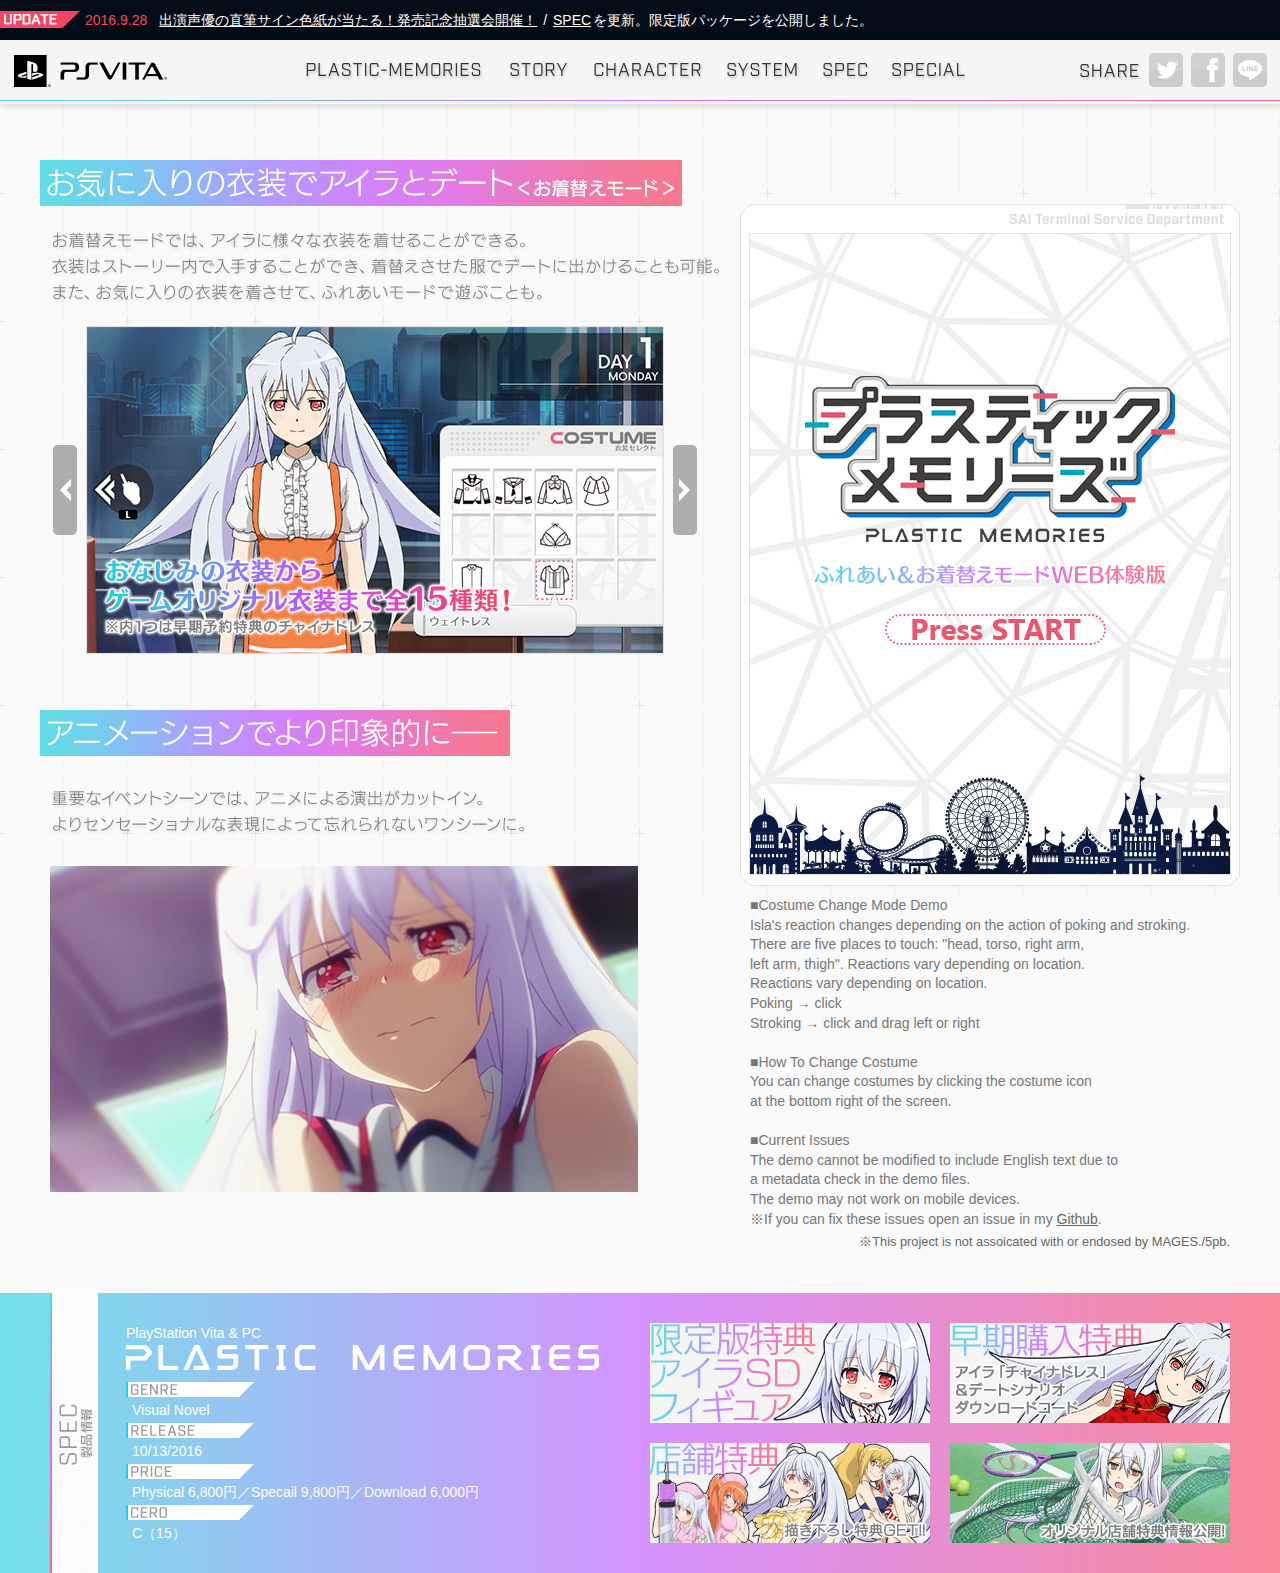
==== index.html @ 0ec305b2 "Add files via upload" ====
<!DOCTYPE html><html lang="ja"><head>
<meta charset="utf-8">
<meta http-equiv="X-UA-Compatible" content="IE=Edge,chrome=1">
<meta http-equiv="Content-Language" content="ja">
<meta http-equiv="Pragma" content="no-cache">
<meta http-equiv="Cache-Control" content="no-cache">
<meta http-equiv="Expires" content="0">
<meta name="format-detection" content="telephone=no">
<meta name="format-detection" content="address=no">
<meta name="viewport" content="target-densitydpi=device-dpi, width=1280, user-scalable=yes">

<title>PlaMemo Unity Demo</title>
<meta name="description" content="大切な人と　いつかまた巡り会えますように 「STEINS;GATE」をはじめとする科学ADVシリーズのシナリオを手掛ける林直孝が綴る、儚くもそして純粋なラブストーリー「プラスティック・メモリーズ」。">
<meta name="keywords" content="プラスティック・メモリーズ,PLASTIC MEMORIES,プラメモ,林直孝,はやしなおたか,シュタインズ・ゲート,科学ADV,MAGES.">
<meta property="og:title" content="システム - PS Vita「プラスティック・メモリーズ」">
<meta property="og:type" content="website">
<meta property="og:description" content="大切な人と　いつかまた巡り会えますように 「STEINS;GATE」をはじめとする科学ADVシリーズのシナリオを手掛ける林直孝が綴る、儚くもそして純粋なラブストーリー「プラスティック・メモリーズ」。">
<meta property="og:url" content="https://game.mages.co.jp/plastic-memories/system/">
<meta property="og:image" content="images/ogimage_story.jpg">
<meta property="og:site_name" content="PS Vita「プラスティック・メモリーズ」公式サイト">
<meta name="twitter:card" content="summary_large_image">
<meta name="twitter:site" content="@MAGES_GAME">
<meta name="twitter:hash" content="#plamemo #プラメモ">
<meta property="fb:app_id" content="926896440770056">
<link rel="canonical" href="https://game.mages.co.jp/plastic-memories/system/">

<link rel="shortcut icon" href="favicon.ico">
<link rel="apple-touch-icon" href="images/apple-touch-icon.png">

<link rel="stylesheet" href="css/pc.css">

<script async src="//www.googletagmanager.com/gtm.js?id=GTM-54XBBG"></script><script src="js/jquery.min.js"></script>
<script src="js/createjs-2015.11.26.min.js"></script>
<script src="js/jquery.easing.js"></script>
<script src="js/is.js"></script>
<script src="js/particles.min.js"></script>

<script src="js/pc.js"></script>

</head>
<body class="body_system">

<!-- Google Tag Manager -->
<noscript><iframe src="//www.googletagmanager.com/ns.html?id=GTM-54XBBG" height="0" width="0" style="display:none;visibility:hidden"></iframe></noscript>
<script>(function(w,d,s,l,i){w[l]=w[l]||[];w[l].push({'gtm.start':
new Date().getTime(),event:'gtm.js'});var f=d.getElementsByTagName(s)[0],
j=d.createElement(s),dl=l!='dataLayer'?'&l='+l:'';j.async=true;j.src=
'//www.googletagmanager.com/gtm.js?id='+i+dl;f.parentNode.insertBefore(j,f);
})(window,document,'script','dataLayer','GTM-54XBBG');</script>
<!-- End Google Tag Manager -->

<!--[if lte IE 9]>
<div class="legacy_ie">
このサイトはご利用のブラウザでは正常にご覧いただけない場合がございます<br>
<a href="http://windows.microsoft.com/ja-JP/internet-explorer/downloads/ie" target="_blank">こちらから最新版をダウンロードしてご利用ください。</a>
</div>
<![endif]-->

<!-- loading begin -->
<div class="loading" id="loading">
	<div class="inner">
		<div class="loading_bar" id="loading_bar"></div>
	</div>
</div>
<!-- loading end -->

<!-- container begin -->
<div class="container">

<!-- header begin -->
<header class="header_global">
	<div class="feed">
		<div class="inner">
			
<div class="date">2016.9.28</div>
<div class="text">
<a href="https://game.mages.co.jp/topics/7822.html" target="_blank">出演声優の直筆サイン色紙が当たる！発売記念抽選会開催！</a> /
<a href="../spec/">SPEC</a>を更新。限定版パッケージを公開しました。
</div>

		</div>
	</div>
	<div class="navfix_inner">
		<nav>
			<div class="inner">
				<div class="psvita">PS Vita</div>
				<ul id="nav" class="load">
					<li class="nav_top"><a href="../" data-nav="top">PLASTIC-MEMORIES</a></li>
<li class="nav_story"><a href="../story/" data-nav="story">STORY</a></li>
<li class="nav_character"><a href="../character/" data-nav="character">CHARACTER</a></li>
<li class="nav_system"><a href="../system/" data-nav="system">SYSTEM</a></li>
<li class="nav_spec"><a href="../spec/" data-nav="spec">SPEC</a></li>
<li class="nav_special"><a href="../special/" data-nav="special">SPECIAL</a></li>				</ul>
				<div class="share"></div>
			</div>
		</nav>
	</div>
</header>
<!-- header end -->

<script>
var manifest = [
  "../system/img/bg.jpg",
  "../system/img/h1.png",
  "../system/img/nav.png",
  "../system/img/tex1.png",
  "../system/img/tex2.png",
  "../system/img/image1.jpg",
  "../system/img/image2.jpg",
  "../system/img/image3.jpg",
  "../system/img/image4.jpg",
  "../system/img/image5.jpg",
  "../system/img/image6.jpg",
  "../system/img/img0.jpg",
]
</script>

<!-- page begin -->
<article class="page page_system">

	<a id="schedule" class="anchor"></a>

	<a id="fureai" class="anchor"></a>
	<article class="fureai">
		<div class="demo">
			<div class="window">
	    		<canvas class="emscripten" id="canvas" oncontextmenu="event.preventDefault()" height="640px" width="480px"></canvas>
	    		<h3>ふれあい＆お着替えモード WEB体験版</h3>
	    		<div class="incompatible" id="incompatible">ご利用のブラウザではWEB体験版はご利用いただけません</div>
	    		<a href="javascript:void(0);" class="splash" id="splash"></a>
	    	</div>
	    	<div class="notice">

			■Costume Change Mode Demo<br>
			Isla's reaction changes depending on the action of poking and stroking.<br>
			There are five places to touch: "head, torso, right arm,<br>
			left arm, thigh". Reactions vary depending on location.<br>
			Reactions vary depending on location.<br>
			Poking → click<br>
			Stroking → click and drag left or right<br>
			<br>
			■How To Change Costume<br>
			You can change costumes by clicking the costume icon<br>
			at the bottom right of the screen.<br>
			<br>
	    	■Current Issues<br>
	    	The demo cannot be modified to include English text due to<br>
	    	a metadata check in the demo files.<br>
	    	The demo may not work on mobile devices.<br>
	    	※If you can fix these issues open an issue in my <a href="https://github.com/Shaggythecat/test/issues" target="_blank">Github</a>.<br>
	    	</div>
    	</div>
	</article>

	<a id="okigae" class="anchor"></a>
	<article class="okigae">
		<h2>お気に入りの衣装でアイラとデート＜お着替えモード＞</h2>
		<p>
			お着替えモードでは、アイラに様々な衣装を着せることができる。
			衣装はストーリー内で入手することができ、着替えさせた服でデートに出かけることも可能。
			また、お気に入りの衣装を着させて、ふれあいモードで遊ぶことも。
		</p>
		<div class="image2" id="slider2">
			<ul>
				<li><img src="images/image5.jpg"></li>
				<li><img src="images/image6.jpg"></li>
			</ul>
			<a href="javascript:void(0);" class="next"></a>
			<a href="javascript:void(0);" class="prev"></a>
		</div>
	</article>

	<a id="animation" class="anchor"></a>
	<article class="animation">
		<h2>アニメーションでより印象的に―</h2>
		<p>
			重要なイベントシーンでは、アニメによる演出がカットイン。
			よりセンセーショナルな表現によって忘れられないワンシーンに。
		</p>
		<div class="image">
			<img src="images/anime1.jpg">
		</div>
	</article>

	<section class="notice">※This project is not assoicated with or endosed by MAGES./5pb.</section>

</article>
<!-- page end -->

<script>
$(function(){
	
	var $obj_body = $("body");

	IS.setScrollFunc("systemnavfix",function(){
		if(IS.getParams().scrpos >= $("#system_nav").offset().top){
			$obj_body.attr({"data-system-nav":"1"});
		}else{
			$obj_body.attr({"data-system-nav":"0"});
		}
	});

	var slider = function(target){

		var sliders = $("> ul",target);
		var total = sliders.find("li").length - 1;
		var current = 0;
		var next = 0;
		var offset = sliders.width();

		next = current + 1;
		$("li",sliders).eq(next).css({"left":offset+"px"});

		$(".next",target).on("click",function(){
			next = current + 1;
			if(next > total){
				next = 0;
			}
			$("li",sliders).eq(next).css({"left":offset+"px"});
			$("li",sliders).eq(current).stop().animate({"left":"-"+offset+"px"},{duration:800,easing:"easeOutExpo"});
			$("li",sliders).eq(next).stop().animate({"left":"0"},{duration:800,easing:"easeOutExpo"});
			current = next;
		});

		$(".prev",target).on("click",function(){
			next = current - 1;
			if(next < 0){
				next = total;
			}
			$("li",sliders).eq(next).css({"left":"-"+offset+"px"});
			$("li",sliders).eq(current).stop().animate({"left":offset+"px"},{duration:800,easing:"easeOutExpo"});
			$("li",sliders).eq(next).stop().animate({"left":"0"},{duration:800,easing:"easeOutExpo"});
			current = next;
		});

	};

	if(IS.isPc()){
		slider($("#slider1"));
		slider($("#slider2"));
	}


	IS.init = function(){
		$obj_body.attr({"data-loaded":"1"});

		var start = function(){
			$("#splash").fadeOut(400,function(){
				$("body").append('<scr'+'ipt src="./webgl/Release/UnityLoader.js"></scr'+'ipt>');
			});
		}

		var ua = window.navigator.userAgent.toLowerCase();
		if(ua.match(/chrome/) && IS.isPc() || ua.match(/firefox/) && IS.isPc()){
			$("#splash").on("click",start);
		}else{
			$("#splash").hide();
			$("#incompatible").show();
		}

		$("#loading").fadeOut();
	}

});

var Module = {
TOTAL_MEMORY: 268435456,
errorhandler: null,		// arguments: err, url, line. This function must return 'true' if the error is handled, otherwise 'false'
compatibilitycheck: null,
dataUrl: "./webgl/Release/webgl.data",
codeUrl: "./webgl/Release/webgl.js",
memUrl: "./webgl/Release/webgl.mem",
};
</script>


<!-- footer_spec begin -->
<article class="footer_spec">
	<div class="inner">
		<h6>製品情報</h6>
		<dl>
			<dt class="subtitle">PlayStation Vita & PC</dt>
			<dd class="title">プラスティック・メモリーズ</dd>
			<dt class="label genre">GENRE</dt>
			<dd>Visual Novel</dd>
			<dt class="label release">RELEASE</dt>
			<dd>10/13/2016</dd>
			<dt class="label price">PRICE</dt>
			<dd>Physical 6,800円<span></span>／Specail 9,800円<span></span>／Download 6,000円<span></span></dd>
			<dt class="label cero">CERO</dt>
			<dd>C（15）</dd>
		</dl>
		<ul class>
			
<li><a href="../spec/#gentei" class="load"><img src="images/gentei.png"></a></li>
<li class="uncommon"><a href="../spec/#tokuten" class="load"><img src="images/souki.png"></a></li>
<li><a href="../spec/#tenpo" class="load"><img src="images/tenpo.png"></a></li>
<li><a href="../spec/#tenpo2" class="load"><img src="images/tenpo2.gif"></a></li>

		</ul>
	</div>
</article>
<!-- footer_spec end -->

<!-- footer_catch begin -->

<!-- footer_catch end -->

<!-- footer begin -->

<!-- footer end -->

<!-- pagetop begin -->
<div class="pagetop" id="pagetop"><a href="#"></a></div>
<!-- pagetop end -->

</div>
<!-- container end -->




</body></html>
---- css/pc.css ----
﻿*{margin:0;padding:0;font-family:'ヒラギノ角ゴ Pro W3','Hiragino Kaku Gothic Pro','メイリオ',Meiryo,'ＭＳ Ｐゴシック',sans-serif;-webkit-text-size-adjust:none}html,body{color:#666;background:#23cfdc;font-size:100%;line-height:1.3em;width:100%;height:100%;min-width:1200px}body{overflow-y:scroll}body>img{display:block;width:1px;height:1px}a{color:#666;text-decoration:underline}a:hover{text-decoration:none}a,img{border:none}li{list-style-type:none}::selection{background:#ddd}::-moz-selection{background:#ddd}.noselect,img{-webkit-user-select:none;-moz-user-select:none;-ms-user-select:none;user-select:none}.anchor{display:block;height:80px;margin-top:-80px}.sp_br{display:none}.legacy_ie{text-align:center;position:absolute;top:120px;left:50%;width:640px;margin-left:-320px;padding:10px 0;background:#fff;color:#666;z-index:8000}.loading{position:fixed;top:0;left:0;width:100%;height:100%;z-index:9000;display:block}.loading .inner{max-width:1920px;min-width:1200px;margin:0 auto;height:100%;position:relative;background-color:#fafafa}.loading .loading_bar{width:0;transition-property:width;transition-duration:200ms;transition-timing-function:ease-out;height:2px;position:absolute;top:50%;left:0;background-image:-moz-linear-gradient(0deg, #4fdae5 0%, #ca78ff 50%, #f86a81 100%);background-image:-webkit-linear-gradient(0deg, #4fdae5 0%, #ca78ff 50%, #f86a81 100%);background-image:-ms-linear-gradient(0deg, #4fdae5 0%, #ca78ff 50%, #f86a81 100%)}.container{max-width:1920px;min-width:1200px;margin:0 auto}header.header_global{height:104px;width:100%;background:#f5f5f5;position:relative;z-index:5000}header.header_global .feed{height:40px;background:#040c18}header.header_global .feed>.inner{max-width:1600px;margin:0 auto;display:-ms-flexbox;-ms-flex-pack:star;display:flex;justify-content:flex-start}header.header_global .feed>.inner .date{height:40px;font-size:14px;padding-left:85px;background:url(../images/update.png) 0 0 no-repeat;line-height:41px;color:#f64562}header.header_global .feed>.inner .text{height:40px;font-size:14px;padding-left:10px;line-height:41px;color:#fff}header.header_global .feed>.inner .text a{color:#fff;padding:2px}header.header_global nav{height:64px;width:100%;min-width:1200px;background:#f5f5f5;box-shadow:0 0 10px rgba(0,0,0,0.2);position:relative}header.header_global nav:after{content:" ";display:block;width:100%;height:1px;position:absolute;left:0;top:60px;background-image:-moz-linear-gradient(0deg, #4fdae5 0%, #ca78ff 50%, #f86a81 100%);background-image:-webkit-linear-gradient(0deg, #4fdae5 0%, #ca78ff 50%, #f86a81 100%);background-image:-ms-linear-gradient(0deg, #4fdae5 0%, #ca78ff 50%, #f86a81 100%)}header.header_global nav>.inner{max-width:1600px;margin:0 auto;display:-ms-flexbox;-ms-flex-pack:justify;display:flex;justify-content:space-between}header.header_global nav>.inner ul{display:-ms-flexbox;display:flex;height:60px;position:relative}header.header_global nav>.inner ul:before{content:" ";height:60px;display:block;position:absolute;top:0;background-image:url(../images/nav.png);background-repeat:no-repeat;background-position:-570px 0;opacity:0;transition-property:opacity;transition-duration:400ms;transition-timing-function:ease-out}header.header_global nav>.inner ul li{position:relative;display:block;height:60px}header.header_global nav>.inner ul li div,header.header_global nav>.inner ul li a{height:60px;display:block;display:block;text-indent:105%;white-space:nowrap;overflow:hidden;background-image:url(../images/nav.png);background-repeat:no-repeat}header.header_global nav>.inner ul li.nav_top a{background-position:0 0;width:204px}header.header_global nav>.inner ul li.nav_story a{background-position:0 -60px;width:84px}header.header_global nav>.inner ul li.nav_character a{background-position:0 -120px;width:133px}header.header_global nav>.inner ul li.nav_system a{background-position:0 -180px;width:96px}header.header_global nav>.inner ul li.nav_spec a{background-position:0 -240px;width:69px}header.header_global nav>.inner ul li.nav_special a{background-position:0 -300px;width:98px}header.header_global nav>.inner ul li.nav_top a:hover{background-position:-220px 0}header.header_global nav>.inner ul li.nav_story a:hover{background-position:-220px -60px}header.header_global nav>.inner ul li.nav_character a:hover{background-position:-220px -120px}header.header_global nav>.inner ul li.nav_system a:hover{background-position:-220px -180px}header.header_global nav>.inner ul li.nav_spec a:hover{background-position:-220px -240px}header.header_global nav>.inner ul li.nav_special a:hover{background-position:-220px -300px}header.header_global nav>.inner ul li.nav_system div{background-position:-440px -180px;width:96px}header.header_global nav .share{margin-right:5px;height:60px;width:206px;display:-ms-flexbox;-ms-flex-align:center;display:flex;align-items:center}header.header_global nav .share:before{height:34px;width:80px;display:block;content:"SHARE";display:block;text-indent:105%;white-space:nowrap;overflow:hidden;background-image:url(../images/share.png);background-repeat:no-repeat}header.header_global nav .share>div{width:34px;height:34px;margin-right:8px}header.header_global nav .share>div a{display:block;width:34px;height:34px;display:block;text-indent:105%;white-space:nowrap;overflow:hidden;background-image:url(../images/share.png);background-repeat:no-repeat;position:relative}header.header_global nav .share>div a.share_tw{background-position:-80px 0}header.header_global nav .share>div a.share_fb{background-position:-120px 0}header.header_global nav .share>div a.share_line{background-position:-160px 0}header.header_global nav .share>div a:after{content:" ";display:block;width:34px;height:34px;position:absolute;top:0;left:0;display:block;text-indent:105%;white-space:nowrap;overflow:hidden;background-image:url(../images/share.png);background-repeat:no-repeat;transition-property:opacity;transition-duration:200ms;transition-timing-function:ease-out;opacity:0}header.header_global nav .share>div a.share_tw:after{background-position:-80px -40px}header.header_global nav .share>div a.share_fb:after{background-position:-120px -40px}header.header_global nav .share>div a.share_line:after{background-position:-160px -40px}header.header_global nav .share>div a:hover:after{opacity:1}header.header_global nav .psvita{height:60px;width:200px;display:block;text-indent:105%;white-space:nowrap;overflow:hidden;background:url(../images/psvita.png) 0 0 no-repeat}body[data-navfix="1"] header.header_global .navfix_inner{position:fixed;top:0;left:0;width:100%;z-index:1000}body[data-navfix="1"] header.header_global .navfix_inner>nav{max-width:1920px;margin:0 auto}body[data-navactive="top"] header.header_global nav ul:before{background-position:-660px 0;left:100px;opacity:1;width:220px;margin-left:-110px}body[data-navactive="story"] header.header_global nav ul:before{background-position:-660px -60px;left:246px;opacity:1;width:98px;margin-left:-50px}body[data-navactive="character"] header.header_global nav ul:before{background-position:-660px -120px;left:365px;opacity:1;width:152px;margin-left:-87px}body[data-navactive="system"] header.header_global nav ul:before{background-position:-660px -180px;left:468px;opacity:1;width:113px;margin-left:-57px}body[data-navactive="spec"] header.header_global nav ul:before{background-position:-660px -240px;left:552px;opacity:1;width:88px;margin-left:-44px}body[data-navactive="special"] header.header_global nav ul:before{background-position:-660px -300px;left:635px;opacity:1;width:115px;margin-left:-59px}body[data-navactive="top"] header.header_global nav>.inner ul li.nav_top a{background-position:-220px 0}body[data-navactive="story"] header.header_global nav>.inner ul li.nav_story a{background-position:-220px -60px}body[data-navactive="character"] header nav>.inner ul li.nav_character a{background-position:-220px -120px}body[data-navactive="system"] header.header_global nav>.inner ul li.nav_system a{background-position:-220px -180px}body[data-navactive="spec"] header.header_global nav>.inner ul li.nav_spec a{background-position:-220px -240px}body[data-navactive="special"] header.header_global nav>.inner ul li.nav_special a{background-position:-220px -300px}.footer_spec{height:280px;position:relative;background:linear-gradient(270deg, #72e1ea, #d593ff, #f9889a, #d593ff, #72e1ea);background-size:1000% 1000%;-webkit-animation:AnimationName 30s ease infinite;-moz-animation:AnimationName 30s ease infinite;animation:AnimationName 30s ease infinite;position:relative}@-webkit-keyframes AnimationName{0%{background-position:0% 51%}50%{background-position:100% 50%}100%{background-position:0% 51%}}@-moz-keyframes AnimationName{0%{background-position:0% 51%}50%{background-position:100% 50%}100%{background-position:0% 51%}}@keyframes AnimationName{0%{background-position:0% 51%}50%{background-position:100% 50%}100%{background-position:0% 51%}}.footer_spec:before{content:" ";display:block;position:absolute;top:0;left:0;width:100%;height:100%;background:url(../images/grid_white.png) top center repeat;background-attachment:fixed}.footer_spec>.inner{width:1200px;margin:0 auto;position:relative;display:-ms-flexbox;-ms-flex-align:center;display:flex;align-items:center}.footer_spec>.inner h6{width:48px;height:280px;display:block;text-indent:105%;white-space:nowrap;overflow:hidden;background:url(../images/footer_spec_obi.png) 0 0 no-repeat;display:block;margin-left:10px}.footer_spec>.inner dl{padding-left:28px;width:514px;color:#fff}.footer_spec>.inner dl .title{width:480px;height:26px;display:block;text-indent:105%;white-space:nowrap;overflow:hidden;background:url(../images/footer_spec_title.png) 0 0 no-repeat;margin-bottom:12px}.footer_spec>.inner dl .subtitle{font-size:14px;line-height:1em;margin-bottom:4px}.footer_spec>.inner dl .label{width:128px;height:15px;display:block;text-indent:105%;white-space:nowrap;overflow:hidden;background-image:url(../images/footer_spec_label.png);background-position:no-repeat;margin-bottom:6px}.footer_spec>.inner dl .label.genre{background-position:0 0}.footer_spec>.inner dl .label.release{background-position:0 -20px}.footer_spec>.inner dl .label.price{background-position:0 -40px}.footer_spec>.inner dl .label.cero{background-position:0 -60px}.footer_spec>.inner dl dd{font-size:14px;line-height:1em;margin-bottom:6px;padding-left:6px}.footer_spec>.inner dl dd:last-child{margin-bottom:0}.footer_spec>.inner ul{width:600px;display:-ms-flexbox;-ms-flex-wrap:wrap;display:flex;flex-wrap:wrap}.footer_spec>.inner ul li{width:280px;height:100px;display:block;margin:10px}.footer_spec>.inner ul li div,.footer_spec>.inner ul li a,.footer_spec>.inner ul li img{display:block;width:100%;height:100%}.footer_spec>.inner ul li a{background-color:#f5f5f5;transition-property:background-color;transition-duration:200ms;transition-timing-function:ease-out}.footer_spec>.inner ul li a:hover{background-color:rgba(0,0,0,0.4)}.footer_spec>.inner ul li.blank{background:url(../images/blank.png) 0 0 no-repeat}.footer_catch{height:180px;width:100%;background:url(../images/grid_black.png) center center repeat #fafafa;background-attachment:fixed;display:-ms-flexbox;-ms-flex-align:center;display:flex;align-items:center}.footer_catch h6{display:block;width:800px;height:100px;margin:0 auto;display:block;text-indent:105%;white-space:nowrap;overflow:hidden;background:url(../images/footer_catch.png) 0 0 no-repeat}footer{background:#cccccc;padding:20px 0}footer .copy{width:600px;height:40px;display:block;text-indent:105%;white-space:nowrap;overflow:hidden;background:url(../images/copy.png) 0 0 no-repeat;display:block;margin:0 auto}footer ul{display:-ms-flexbox;display:flex;justify-content:flex-start;max-width:1200px;margin:0 auto;margin-bottom:20px}footer ul li{width:280px;height:80px;display:block;margin:10px}footer ul li div,footer ul li a,footer ul li img{display:block;width:100%;height:100%}footer ul li div{background:url(../images/blank_1.png) 0 0 no-repeat}.pagetop{display:none;position:fixed;right:0;bottom:0;width:100px;height:100px}.pagetop a{display:block;width:100%;height:100%;display:block;text-indent:105%;white-space:nowrap;overflow:hidden;background:url(../images/pagetop.png) 0 0 no-repeat}.page_top{position:relative;min-height:640px}.page_top .key{width:100%;display:block}.page_top>section{position:absolute;top:0;left:0;width:100%;height:100%}.page_top>section>.inner{max-width:1600px;margin:0 auto;position:relative}.page_top>section>.inner h1{position:absolute;top:0;left:10px;width:280px;height:220px;display:block}.page_top>section>.inner h1 a{display:block;width:100%;height:100%;display:block;text-indent:105%;white-space:nowrap;overflow:hidden;background:url(../images/logo.png) 0 0 no-repeat}.page_top>section>.inner ul.banner{position:absolute;top:10px;right:15px}.page_top>section>.inner ul.banner li{display:block;margin:20px 0;width:280px;height:100px;position:relative}.page_top>section>.inner ul.banner li a,.page_top>section>.inner ul.banner li img{display:block;width:280px;height:100px}.page_top>section>.inner ul.banner li a{position:relative;background-color:rgba(0,0,0,0.4);transition-property:background-color;transition-duration:200ms;transition-timing-function:ease-out}.page_top>section>.inner ul.banner li a:hover{background-color:#f5f5f5}.page_top>section>.inner ul.banner li.blank{display:none}.page_top>section>.inner ul.banner li:after,.page_top>section>.inner ul.banner li:before{background-image:-moz-linear-gradient(0deg, #4fdae5 0%, #ca78ff 50%, #f86a81 100%);background-image:-webkit-linear-gradient(0deg, #4fdae5 0%, #ca78ff 50%, #f86a81 100%);background-image:-ms-linear-gradient(0deg, #4fdae5 0%, #ca78ff 50%, #f86a81 100%);content:'';display:block;position:absolute;z-index:10;transition-property:width;transition-duration:200ms;transition-timing-function:ease-out}.page_top>section>.inner ul.banner li:after{height:1px;left:0px;top:-3px;width:0px}.page_top>section>.inner ul.banner li:before{bottom:-3px;height:1px;right:0px;width:0px}.page_top>section>.inner ul.banner li:hover:after,.page_top>section>.inner ul.banner li:hover:before{width:280px}.page_top>section>.inner h2{margin:0 auto}@media screen and (max-width: 1500px){.page_top>section>.inner ul.banner li.uncommon{display:none}}.page_introduction{height:420px;width:100%;overflow:hidden;background:url(../images/grid_black.png) center center repeat #fafafa;background-attachment:fixed;position:relative;display:-ms-flexbox;display:flex;align-items:center;justify-content:center}.page_introduction:before{content:" ";display:block;position:absolute;top:0;left:0;width:100%;height:100%;background:url(../images/introbg.png) center center no-repeat}.page_introduction .text{width:780px;height:290px;display:block;text-indent:105%;white-space:nowrap;overflow:hidden;background:url(../images/intro.png) 0 0 no-repeat}.page_introduction .circle{width:1150px;height:1150px;position:absolute;top:50%;left:50%;margin-top:-575px;margin-left:-575px;animation:zoom 8000ms ease-in-out infinite}.page_introduction .circle>img{width:1150px;height:1150px;position:absolute;top:0;left:0}@keyframes zoom{0%{transform:scale(1)}50%{transform:scale(1.05)}100%{transform:scale(1)}}.page_introduction .circle1{animation:rotate1 20000ms linear infinite}.page_introduction .circle2{animation:rotate1 32000ms linear infinite}.page_introduction .circle3{animation:rotate2 24000ms linear infinite}.page_introduction .circle4{animation:rotate2 36000ms linear infinite}.page_introduction .circle5{animation:rotate1 27000ms linear infinite}.page_introduction .circle6{animation:rotate1 35000ms linear infinite}.page_introduction .circle7{animation:rotate2 23000ms linear infinite}.page_introduction .circle8{animation:rotate2 31000ms linear infinite}.page_introduction .circle9{animation:rotate2 40000ms linear infinite}@keyframes rotate1{0%{transform:rotate(0deg)}100%{transform:rotate(360deg)}}@keyframes rotate2{0%{transform:rotate(360deg)}100%{transform:rotate(0deg)}}.page_introanime{position:fixed;top:0;left:0;width:100%;height:100%;z-index:8000;display:block}.page_introanime .inner{max-width:1920px;min-width:1200px;margin:0 auto;height:100%;position:relative;background-color:#fff;display:-ms-flexbox;-ms-flex-align:center;display:flex;align-items:center;justify-content:center}.page_introanime .inner a{display:block;width:120px;height:60px;top:0;right:0;background:url(../images/skip.png) 0 0 no-repeat;display:block;text-indent:105%;white-space:nowrap;overflow:hidden;transition-property:opacity;transition-duration:200ms;transition-timing-function:ease-out;opacity:1;position:absolute}.page_introanime .inner a:hover{opacity:0.5}.page{background:url(../images/grid_black.png) center center repeat #fafafa;background-attachment:fixed;padding-bottom:20px}.page>header{margin-bottom:40px;position:relative}.page>header:before{content:" ";display:block;position:absolute;top:0;left:0;width:100%;height:100%;background:url(../images/grid_white.png) top center repeat;background-attachment:fixed}.page_story>header{height:600px;background:url(../images/bg.jpg) center center no-repeat #333;background-size:cover}.page_story>header section{display:block;position:relative;width:800px;height:600px;display:block;text-indent:105%;white-space:nowrap;overflow:hidden;background:url(../images/story.png) 0 0 no-repeat;margin:0 auto}.page_story>article{width:1200px;margin:0 auto;margin-bottom:30px}.page_story article.game{display:-ms-flexbox;display:flex}.page_story article.game section{width:580px;margin:10px}.page_story article.game .cg{height:328px;position:relative}.page_story article.game .cg:after{content:" ";display:block;width:100%;height:100%;position:absolute;top:0;left:0}.page_story article.game .cg img{position:absolute;top:0;left:0;display:block;width:580px;height:328px}.page_story article.game .cg .cg2{animation:cg2 20s ease infinite}@keyframes cg2{0%{opacity:0}30%{opacity:0}35%{opacity:1}70%{opacity:1}71%{opacity:0}100%{opacity:0}}.page_story article.game .cg .cg3{animation:cg3 20s ease infinite}@keyframes cg3{0%{opacity:0}60%{opacity:0}65%{opacity:1}95%{opacity:1}100%{opacity:0}}.page_story article.game .text{display:block;text-indent:105%;white-space:nowrap;overflow:hidden;background:url(../images/game.png) left center no-repeat}.page_story article.keyword>.inner{position:relative;margin:10px}.page_story article.keyword>.inner .bg{position:absolute;top:0;left:0;display:block;width:100%;height:100%}.page_story article.keyword>.inner section{position:relative;width:1180px;height:390px;display:block;text-indent:105%;white-space:nowrap;overflow:hidden;background:url(../images/keyword.png) 0 0 no-repeat}.page_spec>header{height:280px;background:url(../images/bg_1.jpg) center center no-repeat #333;background-size:cover;margin-bottom:70px}.page_spec>header h1{display:block;position:relative;width:320px;height:280px;display:block;text-indent:105%;white-space:nowrap;overflow:hidden;background:url(../images/h1.png) 0 0 no-repeat;margin:0 auto}.page_spec article.spec{width:720px;margin:0 auto;margin-bottom:70px}.page_spec article.spec>div{display:-ms-flexbox;-ms-flex-align:center;display:flex;align-items:center;justify-content:center;text-align:center;margin-bottom:30px;font-weight:bold;color:#808080}.page_spec article.spec>div img{width:340px;height:400px;margin:0 10px;margin-bottom:10px;display:block}.page_spec article.spec>dl{margin:0 30px;color:#808080;text-shadow:2px 2px 3px rgba(0,0,0,0.2)}.page_spec article.spec>dl .label{width:128px;height:15px;display:block;text-indent:105%;white-space:nowrap;overflow:hidden;background-image:url(../images/spec_label.png);background-position:no-repeat;margin-bottom:10px}.page_spec article.spec>dl .label.genre{background-position:0 0}.page_spec article.spec>dl .label.release{background-position:0 -20px}.page_spec article.spec>dl .label.price{background-position:0 -40px}.page_spec article.spec>dl .label.cero{background-position:0 -60px}.page_spec article.spec>dl dd{font-size:16px;line-height:1em;margin-bottom:12px;padding-left:8px}.page_spec article.spec>dl dd:last-child{margin-bottom:0}.page_spec article.spec>dl .subtitle{font-size:16px;line-height:1em;margin-bottom:8px}.page_spec article.spec>dl .title{font-size:26px;font-weight:normal;padding-left:0;margin-bottom:12px}.page_spec article.gentei{position:relative;margin:0 auto;margin-bottom:40px;width:980px;height:440px;overflow:hidden}.page_spec article.gentei .bg{position:absolute;top:0;left:0;display:block;width:100%;height:100%}.page_spec article.gentei section{position:relative;width:100%;height:100%;display:block;text-indent:105%;white-space:nowrap;overflow:hidden;background:url(../images/gentei2.png) 0 0 no-repeat}.page_spec article.gentei .circle{width:800px;height:800px;position:absolute;top:50%;left:50%;margin-top:-400px;margin-left:-400px;animation:zoom 8000ms ease-in-out infinite}.page_spec article.gentei .circle>img{width:800px;height:800px;position:absolute;top:0;left:0}.page_spec article.gentei .circle1{animation:rotate1 20000ms linear infinite}.page_spec article.gentei .circle2{animation:rotate1 32000ms linear infinite}.page_spec article.gentei .circle3{animation:rotate2 24000ms linear infinite}.page_spec article.gentei .circle4{animation:rotate2 36000ms linear infinite}.page_spec article.gentei .circle5{animation:rotate1 27000ms linear infinite}.page_spec article.gentei .circle6{animation:rotate1 35000ms linear infinite}.page_spec article.gentei .circle7{animation:rotate2 23000ms linear infinite}.page_spec article.gentei .circle8{animation:rotate2 31000ms linear infinite}.page_spec article.gentei .circle9{animation:rotate2 40000ms linear infinite}.page_spec article.tokuten{position:relative;margin:0 auto;margin-bottom:40px;width:980px;height:440px}.page_spec article.tokuten .bg{position:absolute;top:0;left:0;display:block;width:100%;height:100%}.page_spec article.tokuten section{position:relative;width:100%;height:100%;display:block;text-indent:105%;white-space:nowrap;overflow:hidden;background:url(../images/tokuten.png) 0 0 no-repeat}.page_spec article.tenpo{position:relative;margin:0 auto;margin-bottom:40px;width:980px}.page_spec article.tenpo h2{display:block;height:120px;display:block;text-indent:105%;white-space:nowrap;overflow:hidden;background:url(../images/tenpo_1.png) top left no-repeat}.page_spec article.tenpo:after{content:" ";height:30px;display:block;text-indent:105%;white-space:nowrap;overflow:hidden;background:url(../images/tenpo_1.png) bottom left no-repeat}.page_spec article.tenpo section{position:relative;display:block;border-left:1px solid #e0e0e0;border-right:1px solid #e0e0e0}.page_spec article.tenpo section ul{display:block;width:966px;margin:0 auto;display:-ms-flexbox;display:flex;-ms-flex-wrap:wrap;flex-wrap:wrap}.page_spec article.tenpo section ul li{width:302px;display:block;margin:10px;margin-bottom:20px}.page_spec article.tenpo section ul li img{display:block;margin:0 auto}.page_spec article.tenpo section ul a.link{width:300px;height:50px;display:block;margin:0 auto;display:block;text-indent:105%;white-space:nowrap;overflow:hidden;transition-property:opacity;transition-duration:200ms;transition-timing-function:ease-out;opacity:1;background:url(../images/tenpo_btn.png) 0 0 no-repeat}.page_spec article.tenpo section ul a.link:hover{opacity:0.5}.page_spec article.tenpo section ul div.tenpo{text-align:center;font-size:90%;line-height:1em;background-image:-moz-linear-gradient(0deg, #4fdae5 0%, #ca78ff 50%, #f86a81 100%);background-image:-webkit-linear-gradient(0deg, #4fdae5 0%, #ca78ff 50%, #f86a81 100%);background-image:-ms-linear-gradient(0deg, #4fdae5 0%, #ca78ff 50%, #f86a81 100%);color:#fff;padding:5px}.page_spec article.tenpo section ul a.tenpo{display:block;width:280px;height:42px;border:1px solid #e0e0e0;margin:0 auto;margin-bottom:10px}.page_spec article.tenpo section ul a.tenpo img{display:block}.page_spec article.tenpo section ul div.character{text-align:center;color:#f64562;margin-bottom:5px;font-size:90%;line-height:1em}.page_spec article.tenpo section ul div.text{text-align:center;margin-bottom:8px;font-size:90%;line-height:1em;line-height:1.2em}.page_spec article.tenpo section ul img.image{border:1px solid #e0e0e0;margin-bottom:10px}.page_spec article.tenpo section .notice{font-size:80%;line-height:1.5em;padding:10px 30px}.page_spec article.tenpo2{position:relative;margin:0 auto;margin-bottom:40px;width:980px}.page_spec article.tenpo2 h2{display:block;height:120px;display:block;text-indent:105%;white-space:nowrap;overflow:hidden;background:url(../images/tenpo2.png) top left no-repeat}.page_spec article.tenpo2:after{content:" ";height:30px;display:block;text-indent:105%;white-space:nowrap;overflow:hidden;background:url(../images/tenpo2.png) bottom left no-repeat}.page_spec article.tenpo2 section{position:relative;display:block;border-left:1px solid #e0e0e0;border-right:1px solid #e0e0e0}.page_spec article.tenpo2 section ul{display:block;width:966px;margin:0 auto;display:-ms-flexbox;display:flex;-ms-flex-wrap:wrap;flex-wrap:wrap}.page_spec article.tenpo2 section ul li{width:302px;display:block;margin:10px;margin-bottom:20px}.page_spec article.tenpo2 section ul li img{display:block;margin:0 auto}.page_spec article.tenpo2 section ul a.link{width:300px;height:50px;display:block;margin:0 auto;display:block;text-indent:105%;white-space:nowrap;overflow:hidden;transition-property:opacity;transition-duration:200ms;transition-timing-function:ease-out;opacity:1;background:url(../images/tenpo_btn.png) 0 0 no-repeat}.page_spec article.tenpo2 section ul a.link:hover{opacity:0.5}.page_spec article.tenpo2 section ul div.tenpo{text-align:center;font-size:90%;line-height:1em;background-image:-moz-linear-gradient(0deg, #4fdae5 0%, #ca78ff 50%, #f86a81 100%);background-image:-webkit-linear-gradient(0deg, #4fdae5 0%, #ca78ff 50%, #f86a81 100%);background-image:-ms-linear-gradient(0deg, #4fdae5 0%, #ca78ff 50%, #f86a81 100%);color:#fff;padding:5px}.page_spec article.tenpo2 section ul a.tenpo{display:block;width:280px;height:42px;border:1px solid #e0e0e0;margin:0 auto;margin-bottom:10px}.page_spec article.tenpo2 section ul a.tenpo img{display:block}.page_spec article.tenpo2 section ul div.character{text-align:center;color:#f64562;margin-bottom:5px;font-size:90%;line-height:1em}.page_spec article.tenpo2 section ul div.text{text-align:center;margin-bottom:8px;font-size:90%;line-height:1.2em}.page_spec article.tenpo2 section ul img.image{border:1px solid #e0e0e0;margin-bottom:10px}.page_spec article.tenpo2 section .notice{font-size:80%;line-height:1.5em;padding:10px 30px}.page_spec article.song{position:relative;margin:0 auto;margin-bottom:40px;width:980px}.page_spec article.song:before{content:" ";height:25px;display:block;text-indent:105%;white-space:nowrap;overflow:hidden;background:url(../images/window.png) top left no-repeat}.page_spec article.song:after{content:" ";height:25px;display:block;text-indent:105%;white-space:nowrap;overflow:hidden;background:url(../images/window.png) bottom left no-repeat}.page_spec article.song section{position:relative;display:block;border-left:1px solid #e0e0e0;border-right:1px solid #e0e0e0;padding:0 20px;padding-bottom:25px}.page_spec article.song section:last-child{padding-bottom:0}.page_spec article.song section h2{margin-bottom:20px;margin-left:-20px}.page_spec article.song section .image{margin-bottom:20px}.page_spec article.song section .image:after{content:" ";display:block;clear:both}.page_spec article.song section .image img{display:block;float:left;margin-right:10px;height:247px}.page_spec article.song section .text{margin-bottom:15px}.page_spec article.song section .text:after{content:" ";display:block;clear:both}.page_spec article.song section .text>div{width:50%;float:left;font-size:14px;line-height:1.5em}.page_spec article.song section .text>div>div{margin-bottom:8px}.page_spec article.song section .text>div>div:last-child{margin-bottom:0}.page_spec article.song section .text h3{font-weight:normal;font-size:20px}.page_spec article.song section .text .tracklist{background:rgba(0,0,0,0.5);border-left:2px solid #F64562;padding:10px;box-sizing:border-box;color:#fff;font-size:14px}.page_spec article.song section .text .tracklist ul{padding-left:20px}.page_spec article.song section .text .tracklist ul li{list-style-type:decimal}.page_spec article.song section>a{display:block;margin:0 auto;width:230px;height:50px;background-repeat:no-repeat;background-position:0 0;display:block;text-indent:105%;white-space:nowrap;overflow:hidden;transition-property:opacity;transition-duration:200ms;transition-timing-function:ease-out;opacity:1}.page_spec article.song section>a:hover{opacity:0.5}.page_spec article.song section>a.song_sasaki{background-image:url(../images/song_btn_sasaki.png)}.page_spec article.song section>a.song_imai{background-image:url(../images/song_btn_imai.png)}.page_spec article.song section.op h2{display:block;height:93px;width:900px;display:block;text-indent:105%;white-space:nowrap;overflow:hidden;background-image:url(../images/song.png);background-position:-1px -36px}.page_spec article.song section.ed h2{display:block;height:93px;width:900px;display:block;text-indent:105%;white-space:nowrap;overflow:hidden;background-image:url(../images/song.png);background-position:-1px -465px}.page_spec .anchor{display:block;height:140px;margin-top:-140px}.page_spec nav{height:38px;margin-bottom:40px}.page_spec nav .inner{position:relative;display:-ms-flexbox;-ms-flex-align:center;display:flex;align-items:center;justify-content:center;-ms-flex-pack:center}.page_spec nav a{position:relative;width:190px;height:38px;background-image:url(../images/nav_1.png);background-repeat:no-repeat;display:block;text-indent:105%;white-space:nowrap;overflow:hidden}.page_spec nav a.m1{background-position:0 -40px}.page_spec nav a.m2{background-position:0 -80px}.page_spec nav a.m3{background-position:0 -120px}.page_spec nav a.m4{background-position:0 -160px}.page_spec nav a.m5{background-position:0 -200px}.page_spec nav a:after{content:" ";width:190px;height:38px;background-image:url(../images/nav_1.png);background-repeat:no-repeat;background-position:0 0;display:block;text-indent:105%;white-space:nowrap;overflow:hidden;position:absolute;height:0px;top:0;left:0;transition-property:height;transition-duration:200ms;transition-timing-function:ease-out}.page_spec nav a:hover:after{height:38px}body[data-spec-nav="1"] .page_spec nav section{position:fixed;width:100%;top:60px;left:0;z-index:100}body[data-spec-nav="1"] .page_spec nav section .inner{max-width:1920px;margin:0 auto;background:rgba(255,255,255,0.8);padding-top:16px;padding-bottom:12px}.body_system .footer_spec{background:linear-gradient(270deg, #f9889a, #d593ff, #72e1ea);background-size:100% 100%;-webkit-animation:none;-moz-animation:none;animation:none}.page_system>header{height:280px;background:url(../images/bg_2.jpg) center center no-repeat #333;background-size:cover;margin-bottom:0}.page_system>header h1{display:block;position:relative;width:320px;height:280px;display:block;text-indent:105%;white-space:nowrap;overflow:hidden;background:url(../images/h1_1.png) 0 0 no-repeat;margin:0 auto}.page_system .anchor{height:140px;margin-top:-140px}.page_system>article{width:1200px;margin:0 auto;position:relative}.page_system>article p,.page_system>article h2{background-image:url(../images/tex2.png);background-repeat:no-repeat;display:block;text-indent:105%;white-space:nowrap;overflow:hidden}.page_system>article h2{height:46px}.page_system>article .image img{margin:0 10px;display:block;float:left;border:1px solid #e0e0e0}.page_system>article .image:after{content:" ";display:block;clear:both}.page_system>article .image2{width:650px;position:relative;margin-left:10px}.page_system>article .image2 ul{width:576px;height:326px;overflow:hidden;position:relative;margin:0 auto;border:1px solid #e0e0e0}.page_system>article .image2 ul li,.page_system>article .image2 ul img{display:block;width:576px;height:326px}.page_system>article .image2 ul li{position:absolute;top:0;left:0}.page_system>article .image2 a{width:30px;height:100px;display:block;text-indent:105%;white-space:nowrap;overflow:hidden;display:block;position:absolute;top:50%;margin-top:-50px;background-image:url(../images/image_pager.png)}.page_system>article .image2 a.prev{background-position:0 0;left:0}.page_system>article .image2 a.next{background-position:-30px 0;right:0}.page_system>article .image2 a:hover{opacity:0.5}.page_system>article .demo{width:500px;position:absolute;top:100px;right:0;z-index:50}.page_system>article .demo .window{width:500px;height:682px;background:url(../images/demo_window.png) 0 0 no-repeat;position:relative}.page_system>article .demo .window canvas{width:480px;height:640px;display:block;border:1px solid #e0e0e0;position:absolute;top:29px;left:9px;background:url(../images/loading.gif) center center no-repeat #fff}.page_system>article .demo .window .incompatible{width:480px;height:640px;border:1px solid #e0e0e0;position:absolute;top:29px;left:9px;text-align:center;line-height:640px;display:none;background:#ddd;color:#333}.page_system>article .demo .window .splash{width:480px;height:640px;display:block;border:1px solid #e0e0e0;position:absolute;top:29px;left:9px;background:#fff;color:#333;display:block;text-indent:105%;white-space:nowrap;overflow:hidden;background-image:url(../images/demo_splash.png)}.page_system>article .demo .window .splash:after{content:" ";display:block;width:221px;height:31px;display:block;text-indent:105%;white-space:nowrap;overflow:hidden;background-image:url(../images/demo_pressstart.png);margin-top:380px;margin-left:135px;-webkit-animation:blink 800ms ease-in-out infinite alternate;-moz-animation:blink 800ms ease-in-out infinite alternate;animation:blink 800ms ease-in-out infinite alternate}@-webkit-keyframes blink{0%{opacity:0}49%{opacity:0}50%{opacity:1}100%{opacity:1}}@-moz-keyframes blink{0%{opacity:0}49%{opacity:0}50%{opacity:1}100%{opacity:1}}@keyframes blink{0%{opacity:0}49%{opacity:0}50%{opacity:1}100%{opacity:1}}.page_system>article .demo .window h3{width:155px;height:47px;display:block;text-indent:105%;white-space:nowrap;overflow:hidden;background-image:url(../images/demo_title.png);position:absolute;top:48px;right:10px}.page_system>article .demo .window img{display:block;position:absolute;top:600px;left:20px}.page_system>article .demo .notice{padding:10px;font-size:14px;line-height:1.4em;color:#777}.page_system>article.tex1{height:300px;width:800px;background:url(../images/tex1.png) 0 0 no-repeat}.page_system>article.tex1 p{background:none}.page_system>article.schedule h2{background-position:0 0}.page_system>article.schedule .t1{background-position:0 -46px;width:690px;height:150px}.page_system>article.schedule .t2{background-position:0 -196px;width:890px;height:90px}.page_system>article.fureai{margin-bottom:56px}.page_system>article.fureai h2{background-position:0 -286px}.page_system>article.fureai p{background-position:0 -332px;width:610px;height:94px}.page_system>article.okigae{margin-bottom:56px}.page_system>article.okigae h2{background-position:0 -426px}.page_system>article.okigae p{background-position:0 -472px;width:690px;height:120px}.page_system>article.animation h2{background-position:0 -592px}.page_system>article.animation p{background-position:0 -638px;width:510px;height:110px}.page_system>article.animation .image{display:block;margin-bottom:40px;margin-left:10px}.page_system>article.animation .image img{margin:0;border:none}.page_system section.img0{height:272px;background-image:url(../images/img0.jpg);background-repeat:repeat-x;margin-bottom:56px;transition-property:opacity;transition-duration:800ms;transition-timing-function:ease-in-out;opacity:0;-webkit-animation:sysimg 120s linear infinite;-moz-animation:sysimg 120s linear infinite;animation:sysimg 120s linear infinite}@-webkit-keyframes sysimg{0%{background-position:0 0}100%{background-position:-2880px 0}}@-moz-keyframes sysimg{0%{background-position:0 0}100%{background-position:-2880px 0}}@keyframes sysimg{0%{background-position:0 0}100%{background-position:-2880px 0}}.page_system section.notice{width:1180px;text-align:right;margin:0 auto;margin-bottom:20px;font-size:80%}.page_system nav{height:38px;margin-bottom:56px}.page_system nav .inner{position:relative;display:-ms-flexbox;-ms-flex-align:center;display:flex;align-items:center;justify-content:center;-ms-flex-pack:center}.page_system nav a{position:relative;width:220px;height:38px;background-image:url(../images/nav_2.png);background-repeat:no-repeat;display:block;text-indent:105%;white-space:nowrap;overflow:hidden}.page_system nav a.m1{background-position:0 -40px}.page_system nav a.m2{background-position:0 -80px}.page_system nav a.m3{background-position:0 -120px}.page_system nav a.m4{background-position:0 -160px}.page_system nav a:after{content:" ";width:220px;height:38px;background-image:url(../images/nav_2.png);background-repeat:no-repeat;background-position:0 0;display:block;text-indent:105%;white-space:nowrap;overflow:hidden;position:absolute;height:0px;top:0;left:0;transition-property:height;transition-duration:200ms;transition-timing-function:ease-out}.page_system nav a:hover:after{height:38px}body[data-loaded="1"] .page_system section.img0{opacity:1}body[data-system-nav="1"] .page_system nav section{position:fixed;width:100%;top:60px;left:0;z-index:100}body[data-system-nav="1"] .page_system nav section .inner{max-width:1920px;margin:0 auto;background:rgba(255,255,255,0.8);padding-top:16px;padding-bottom:12px}.page_special>header{height:280px;background:url(../images/bg_3.jpg) center center no-repeat #333;background-size:cover}.page_special>header h1{display:block;position:relative;width:320px;height:280px;display:block;text-indent:105%;white-space:nowrap;overflow:hidden;background:url(../images/h1_2.png) 0 0 no-repeat;margin:0 auto}.page_special>article{width:1200px;margin:0 auto;margin-bottom:30px}.page_special article.movie iframe{display:block;margin:0 auto;width:960px;height:540px;margin-bottom:60px}.page_special article.movie h2{width:960px;margin:0 auto;font-size:18px;line-height:1.3em;text-align:center;font-weight:normal;margin-bottom:10px}.page_special article.chirashi{position:relative;margin:0 auto;margin-bottom:40px;width:980px}.page_special article.chirashi h2{display:block;height:140px;display:block;text-indent:105%;white-space:nowrap;overflow:hidden;background:url(../images/chirashi.png) top left no-repeat}.page_special article.chirashi:after{content:" ";height:30px;display:block;text-indent:105%;white-space:nowrap;overflow:hidden;background:url(../images/chirashi.png) bottom left no-repeat}.page_special article.chirashi section{position:relative;display:block;border-left:1px solid #e0e0e0;border-right:1px solid #e0e0e0}.page_special article.chirashi section ul{display:block;width:900px;margin:0 auto;display:-ms-flexbox;-ms-flex-align:center;display:flex;align-items:center;justify-content:center;-ms-flex-pack:center;-ms-flex-wrap:wrap;flex-wrap:wrap}.page_special article.chirashi section ul li{width:302px;display:block;margin:10px;margin-bottom:10px}.page_special article.chirashi section ul li img{display:block;margin:0 auto}.page_special article.chirashi section ul a.link{width:300px;height:50px;display:block;margin:0 auto;display:block;text-indent:105%;white-space:nowrap;overflow:hidden;transition-property:opacity;transition-duration:200ms;transition-timing-function:ease-out;opacity:1;background:url(../images/download_btn.png) 0 0 no-repeat}.page_special article.chirashi section ul a.link:hover{opacity:0.5}.page_special article.chirashi section ul div.tenpo{text-align:center;font-size:90%;line-height:1em;background-image:-moz-linear-gradient(0deg, #4fdae5 0%, #ca78ff 50%, #f86a81 100%);background-image:-webkit-linear-gradient(0deg, #4fdae5 0%, #ca78ff 50%, #f86a81 100%);background-image:-ms-linear-gradient(0deg, #4fdae5 0%, #ca78ff 50%, #f86a81 100%);color:#fff;padding:5px}.page_special article.chirashi section ul a.tenpo{display:block;width:280px;height:42px;border:1px solid #e0e0e0;margin:0 auto;margin-bottom:10px}.page_special article.chirashi section ul a.tenpo img{display:block}.page_special article.chirashi section ul div.character{text-align:center;color:#f64562;margin-bottom:5px;font-size:90%;line-height:1em}.page_special article.chirashi section ul div.text{text-align:center;margin-bottom:8px;font-size:90%;line-height:1.2em}.page_special article.chirashi section ul img.image{border:1px solid #e0e0e0}.page_special article.chirashi section .notice{font-size:80%;line-height:1.5em;padding:10px 30px}.page_special .anchor{display:block;height:140px;margin-top:-140px}.page_special nav{height:38px;margin-bottom:40px}.page_special nav .inner{position:relative;display:-ms-flexbox;-ms-flex-align:center;display:flex;align-items:center;justify-content:center;-ms-flex-pack:center}.page_special nav a{position:relative;width:220px;height:38px;background-image:url(../images/nav_3.png);background-repeat:no-repeat;display:block;text-indent:105%;white-space:nowrap;overflow:hidden}.page_special nav a.m1{background-position:0 -40px}.page_special nav a.m2{background-position:0 -80px}.page_special nav a.m3{background-position:0 -120px}.page_special nav a.m4{background-position:0 -160px}.page_special nav a:after{content:" ";width:220px;height:38px;background-image:url(../images/nav_3.png);background-repeat:no-repeat;background-position:0 0;display:block;text-indent:105%;white-space:nowrap;overflow:hidden;position:absolute;height:0px;top:0;left:0;transition-property:height;transition-duration:200ms;transition-timing-function:ease-out}.page_special nav a:hover:after{height:38px}body[data-special-nav="1"] .page_special nav section{position:fixed;width:100%;top:60px;left:0;z-index:100}body[data-special-nav="1"] .page_special nav section .inner{max-width:1920px;margin:0 auto;background:rgba(255,255,255,0.8);padding-top:16px;padding-bottom:12px}.page_character{overflow:hidden;height:968px;position:relative}.page_character .svgmask{height:0}.page_character .bg{width:1200px;margin:0 auto}.page_character .bg>div{position:absolute;width:1150px;height:320px;transition-property:left,right;transition-duration:1200ms;transition-timing-function:cubic-bezier(0.215, 0.61, 0.355, 1);background-position:0 0;background-repeat:no-repeat}.page_character .bg>div .grid{position:relative;width:100%;height:100%;position:relative}.page_character .bg>div .grid:before{content:" ";display:block;position:absolute;top:0;left:0;width:100%;height:100%;background:url(../images/grid_white.png) top center repeat;background-attachment:fixed}.page_character .bg .bg1{top:144px;left:-20%;margin-left:-960px;-webkit-clip-path:polygon(0px 0px, 1150px 0px, 1015px 320px, 0px 320px)}.page_character .bg .bg2{top:504px;right:-20%;margin-right:-960px;-webkit-clip-path:polygon(135px 0px, 1150px 0px, 1150px 320px, 0px 320px)}.page_character>section{width:1200px;height:968px;margin:0 auto;position:relative}.page_character>section .cover{height:100%;width:100%;position:absolute;top:0;left:0}.page_character>section nav{position:absolute}.page_character>section nav.nav1{top:134px;right:0}.page_character>section nav.nav2{top:502px;left:0}.page_character>section nav>div,.page_character>section nav>a{display:block;width:286px;height:75px;margin-bottom:10px;display:block;text-indent:105%;white-space:nowrap;overflow:hidden;background-image:url(../images/nav_4.png);background-repeat:no-repeat;transition-property:opacity,margin-left;transition-duration:400ms;transition-timing-function:ease-out;opacity:0}.page_character>section nav>div:nth-child(1),.page_character>section nav>a:nth-child(1){margin-left:98px;transition-delay:400ms}.page_character>section nav>div:nth-child(2),.page_character>section nav>a:nth-child(2){margin-left:66px;transition-delay:500ms}.page_character>section nav>div:nth-child(3),.page_character>section nav>a:nth-child(3){margin-left:32px;transition-delay:600ms}.page_character>section nav>div:nth-child(4),.page_character>section nav>a:nth-child(4){margin-left:0px;transition-delay:700ms}.page_character>section nav>div{background-position:0 -160px}.page_character>section nav>a{background-position:0 0;position:relative}.page_character>section nav>a>div{width:286px;height:75px;display:block;text-indent:105%;white-space:nowrap;overflow:hidden;background-image:url(../images/nav_4.png);background-repeat:no-repeat;transition-property:opacity;transition-duration:200ms;transition-timing-function:ease-out;opacity:0.2}.page_character>section nav>a[data-character="1"]>div{background-position:0 -240px}.page_character>section nav>a[data-character="2"]>div{background-position:0 -320px}.page_character>section nav>a[data-character="3"]>div{background-position:0 -400px}.page_character>section nav>a[data-character="4"]>div{background-position:0 -480px}.page_character>section nav>a[data-character="5"]>div{background-position:0 -560px}.page_character>section nav>a[data-character="6"]>div{background-position:0 -640px}.page_character>section nav>a[data-character="7"]>div{background-position:0 -720px}.page_character>section nav>a[data-character="8"]>div{background-position:0 -800px}.page_character>section nav>a:hover>div{opacity:1}.page_character>section nav>a:before,.page_character>section nav>a:after{content:" ";display:block;width:40px;background-image:url(../images/nav_4.png);background-repeat:no-repeat;position:absolute;height:0px;transition-property:height;transition-duration:200ms;transition-timing-function:ease-out}.page_character>section nav>a:after{top:0;left:0;background-position:left -80px}.page_character>section nav>a:before{top:0;right:0;background-position:right -80px}.page_character>section article>img{position:absolute;display:block;transition-property:opacity,margin-left;transition-duration:400ms;transition-timing-function:ease-out;opacity:0}.page_character>section article>img.c_islatsukasa{top:10px;left:175px}.page_character>section article>img.c_zack{top:149px;left:581px;margin-left:-20px}.page_character>section article>img.c_michiru{top:30px;left:306px;margin-left:20px}.page_character>section article>img.c_constance{top:12px;left:471px;margin-left:-20px}.page_character>section article>img.c_kaduki{top:0px;left:286px;margin-left:20px}.page_character>section article>img.c_sherry{top:59px;left:644px;margin-left:-20px}.page_character>section article>img.c_yasutaka{top:10px;left:366px;margin-left:20px}.page_character>section article>img.c_eru{top:30px;left:439px;margin-left:20px}.page_character>section article>img.c_moegi{top:30px;left:470px;margin-left:20px}.page_character>section article>img.c_chelsea{top:170px;left:610px;margin-left:-20px}.page_character>section article>img.c_awafuji{top:30px;left:430px;margin-left:20px}.page_character>section article .profile{position:absolute;top:0;left:0;opacity:0}.page_character>section article .profile div{background-image:url(../images/profile.png);display:block;text-indent:105%;white-space:nowrap;overflow:hidden}.page_character>section article .profile div.name{width:250px;height:100px}.page_character>section article .profile div.cast{width:150px;height:70px}.page_character>section article .profile div.text{width:400px;height:100px;margin-left:-20px}.page_character>section article .profile_l{top:165px;left:143px}.page_character>section article .profile_r{top:527px;left:848px}.page_character>section article .profile_1 div.name{background-position:0 -0px}.page_character>section article .profile_2 div.name{background-position:0 -100px}.page_character>section article .profile_3 div.name{background-position:0 -200px}.page_character>section article .profile_4 div.name{background-position:0 -300px}.page_character>section article .profile_5 div.name{background-position:0 -400px}.page_character>section article .profile_6 div.name{background-position:0 -500px}.page_character>section article .profile_7 div.name{background-position:0 -600px}.page_character>section article .profile_8 div.name{background-position:0 -700px}.page_character>section article .profile_9 div.name{background-position:0 -800px}.page_character>section article .profile_10 div.name{background-position:0 -900px}.page_character>section article .profile_11 div.name{background-position:0 -1000px}.page_character>section article .profile_12 div.name{background-position:0 -1100px}.page_character>section article .profile_1 div.cast{background-position:-250px -0px}.page_character>section article .profile_2 div.cast{background-position:-250px -100px}.page_character>section article .profile_3 div.cast{background-position:-250px -200px}.page_character>section article .profile_4 div.cast{background-position:-250px -300px}.page_character>section article .profile_5 div.cast{background-position:-250px -400px}.page_character>section article .profile_6 div.cast{background-position:-250px -500px}.page_character>section article .profile_7 div.cast{background-position:-250px -600px}.page_character>section article .profile_8 div.cast{background-position:-250px -700px}.page_character>section article .profile_9 div.cast{background-position:-250px -800px}.page_character>section article .profile_10 div.cast{background-position:-250px -900px}.page_character>section article .profile_11 div.cast{background-position:-250px -1000px}.page_character>section article .profile_12 div.cast{background-position:-250px -1100px}.page_character>section article .profile_1 div.text{background-position:-400px -0px}.page_character>section article .profile_2 div.text{background-position:-400px -100px}.page_character>section article .profile_3 div.text{background-position:-400px -200px}.page_character>section article .profile_4 div.text{background-position:-400px -300px}.page_character>section article .profile_5 div.text{background-position:-400px -400px}.page_character>section article .profile_6 div.text{background-position:-400px -500px}.page_character>section article .profile_7 div.text{background-position:-400px -600px}.page_character>section article .profile_8 div.text{background-position:-400px -700px}.page_character>section article .profile_9 div.text{background-position:-400px -800px}.page_character>section article .profile_10 div.text{background-position:-400px -900px}.page_character>section article .profile_11 div.text{background-position:-400px -1000px}.page_character>section article .profile_12 div.text{background-position:-400px -1100px}body[data-character] .page_character .bg1{left:50%}body[data-character] .page_character .bg2{right:50%}body[data-character] nav>div,body[data-character] nav>a{opacity:1}body[data-character="1"] a[data-character="1"]>div{opacity:1}body[data-character="2"] a[data-character="2"]>div{opacity:1}body[data-character="3"] a[data-character="3"]>div{opacity:1}body[data-character="4"] a[data-character="4"]>div{opacity:1}body[data-character="5"] a[data-character="5"]>div{opacity:1}body[data-character="6"] a[data-character="6"]>div{opacity:1}body[data-character="7"] a[data-character="7"]>div{opacity:1}body[data-character="8"] a[data-character="8"]>div{opacity:1}body[data-character="1"] a[data-character="1"]:before,body[data-character="1"] a[data-character="1"]:after,body[data-character="2"] a[data-character="2"]:before,body[data-character="2"] a[data-character="2"]:after,body[data-character="3"] a[data-character="3"]:before,body[data-character="3"] a[data-character="3"]:after,body[data-character="4"] a[data-character="4"]:before,body[data-character="4"] a[data-character="4"]:after,body[data-character="5"] a[data-character="5"]:before,body[data-character="5"] a[data-character="5"]:after,body[data-character="6"] a[data-character="6"]:before,body[data-character="6"] a[data-character="6"]:after,body[data-character="7"] a[data-character="7"]:before,body[data-character="7"] a[data-character="7"]:after,body[data-character="8"] a[data-character="8"]:before,body[data-character="8"] a[data-character="8"]:after{height:75px}body[data-character="1"] article>img.c_islatsukasa,body[data-character="2"] article>img.c_zack,body[data-character="2"] article>img.c_michiru,body[data-character="3"] article>img.c_constance,body[data-character="3"] article>img.c_kaduki,body[data-character="4"] article>img.c_sherry,body[data-character="4"] article>img.c_yasutaka,body[data-character="5"] article>img.c_eru,body[data-character="6"] article>img.c_moegi,body[data-character="7"] article>img.c_chelsea,body[data-character="7"] article>img.c_awafuji,body[data-character="1"] .character_1 .profile,body[data-character="2"] .character_2 .profile,body[data-character="3"] .character_3 .profile,body[data-character="4"] .character_4 .profile,body[data-character="5"] .character_5 .profile,body[data-character="6"] .character_6 .profile,body[data-character="7"] .character_7 .profile,body[data-character="8"] .character_8 .profile{opacity:1;margin-left:0}body[data-character="1"] .page_character .bg .bg1{background-image:url(../images/bg1.jpg)}body[data-character="1"] .page_character .bg .bg2{background-image:url(../images/bg2.jpg)}body[data-character="2"] .page_character .bg .bg1{background-image:url(../images/bg11.jpg)}body[data-character="2"] .page_character .bg .bg2{background-image:url(../images/bg4.jpg)}body[data-character="3"] .page_character .bg .bg1{background-image:url(../images/bg5.jpg)}body[data-character="3"] .page_character .bg .bg2{background-image:url(../images/bg11.jpg)}body[data-character="4"] .page_character .bg .bg1{background-image:url(../images/bg7.jpg)}body[data-character="4"] .page_character .bg .bg2{background-image:url(../images/bg11.jpg)}body[data-character="5"] .page_character .bg .bg1{background-image:url(../images/bg9.jpg)}body[data-character="5"] .page_character .bg .bg2{background-image:url(../images/bg10.jpg)}body[data-character="6"] .page_character .bg .bg1{background-image:url(../images/bg9.jpg)}body[data-character="6"] .page_character .bg .bg2{background-image:url(../images/bg12.jpg)}body[data-character="7"] .page_character .bg .bg1{background-image:url(../images/bg13.jpg)}body[data-character="7"] .page_character .bg .bg2{background-image:url(../images/bg14.jpg)}
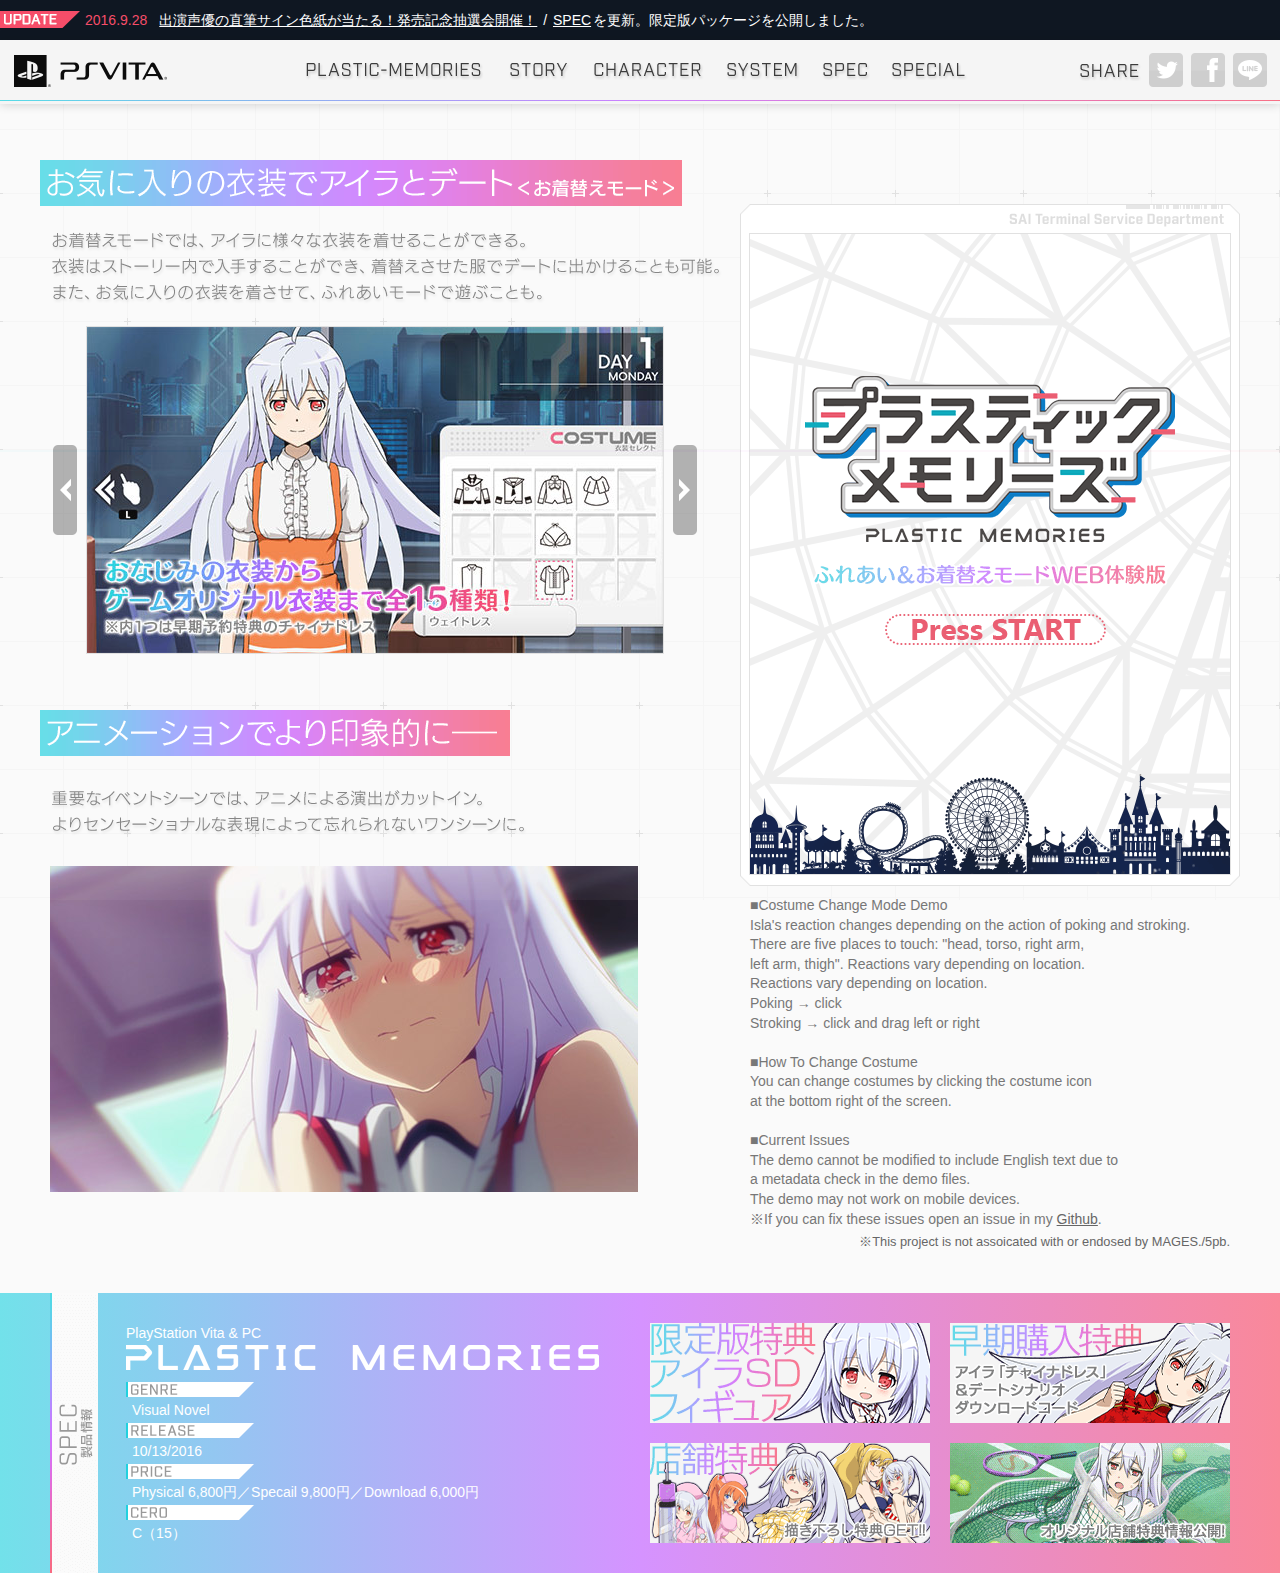
==== commit be6577d7: "test" ====
--- a/index.html
+++ b/index.html
@@ -267,7 +267,7 @@
 TOTAL_MEMORY: 268435456,
 errorhandler: null,		// arguments: err, url, line. This function must return 'true' if the error is handled, otherwise 'false'
 compatibilitycheck: null,
-dataUrl: "./webgl/Release/webgl.data",
+dataUrl: "./webgl/Release/webgl.data.",
 codeUrl: "./webgl/Release/webgl.js",
 memUrl: "./webgl/Release/webgl.mem",
 };
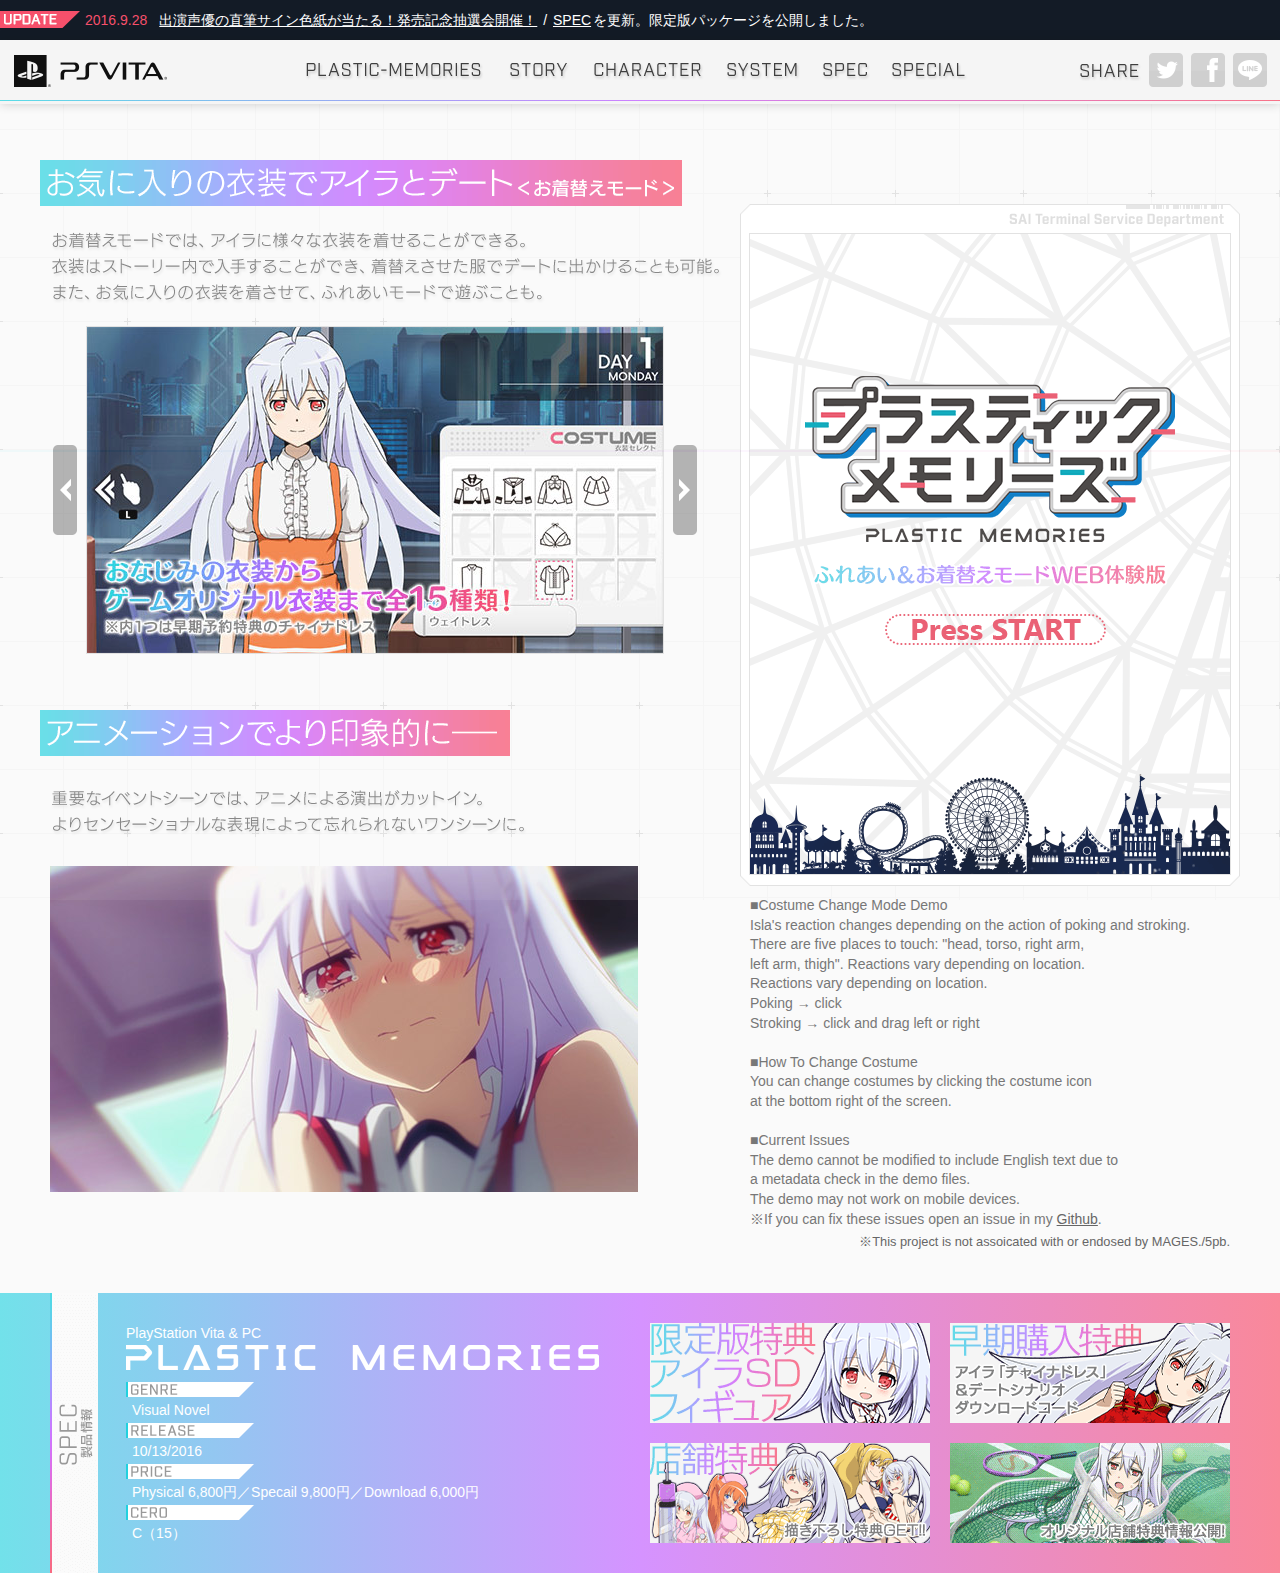
==== commit e04b1274: "tes" ====
--- a/index.html
+++ b/index.html
@@ -267,7 +267,7 @@
 TOTAL_MEMORY: 268435456,
 errorhandler: null,		// arguments: err, url, line. This function must return 'true' if the error is handled, otherwise 'false'
 compatibilitycheck: null,
-dataUrl: "./webgl/Release/webgl.data.",
+dataUrl: "./webgl/Release/webgl.data.gz",
 codeUrl: "./webgl/Release/webgl.js",
 memUrl: "./webgl/Release/webgl.mem",
 };
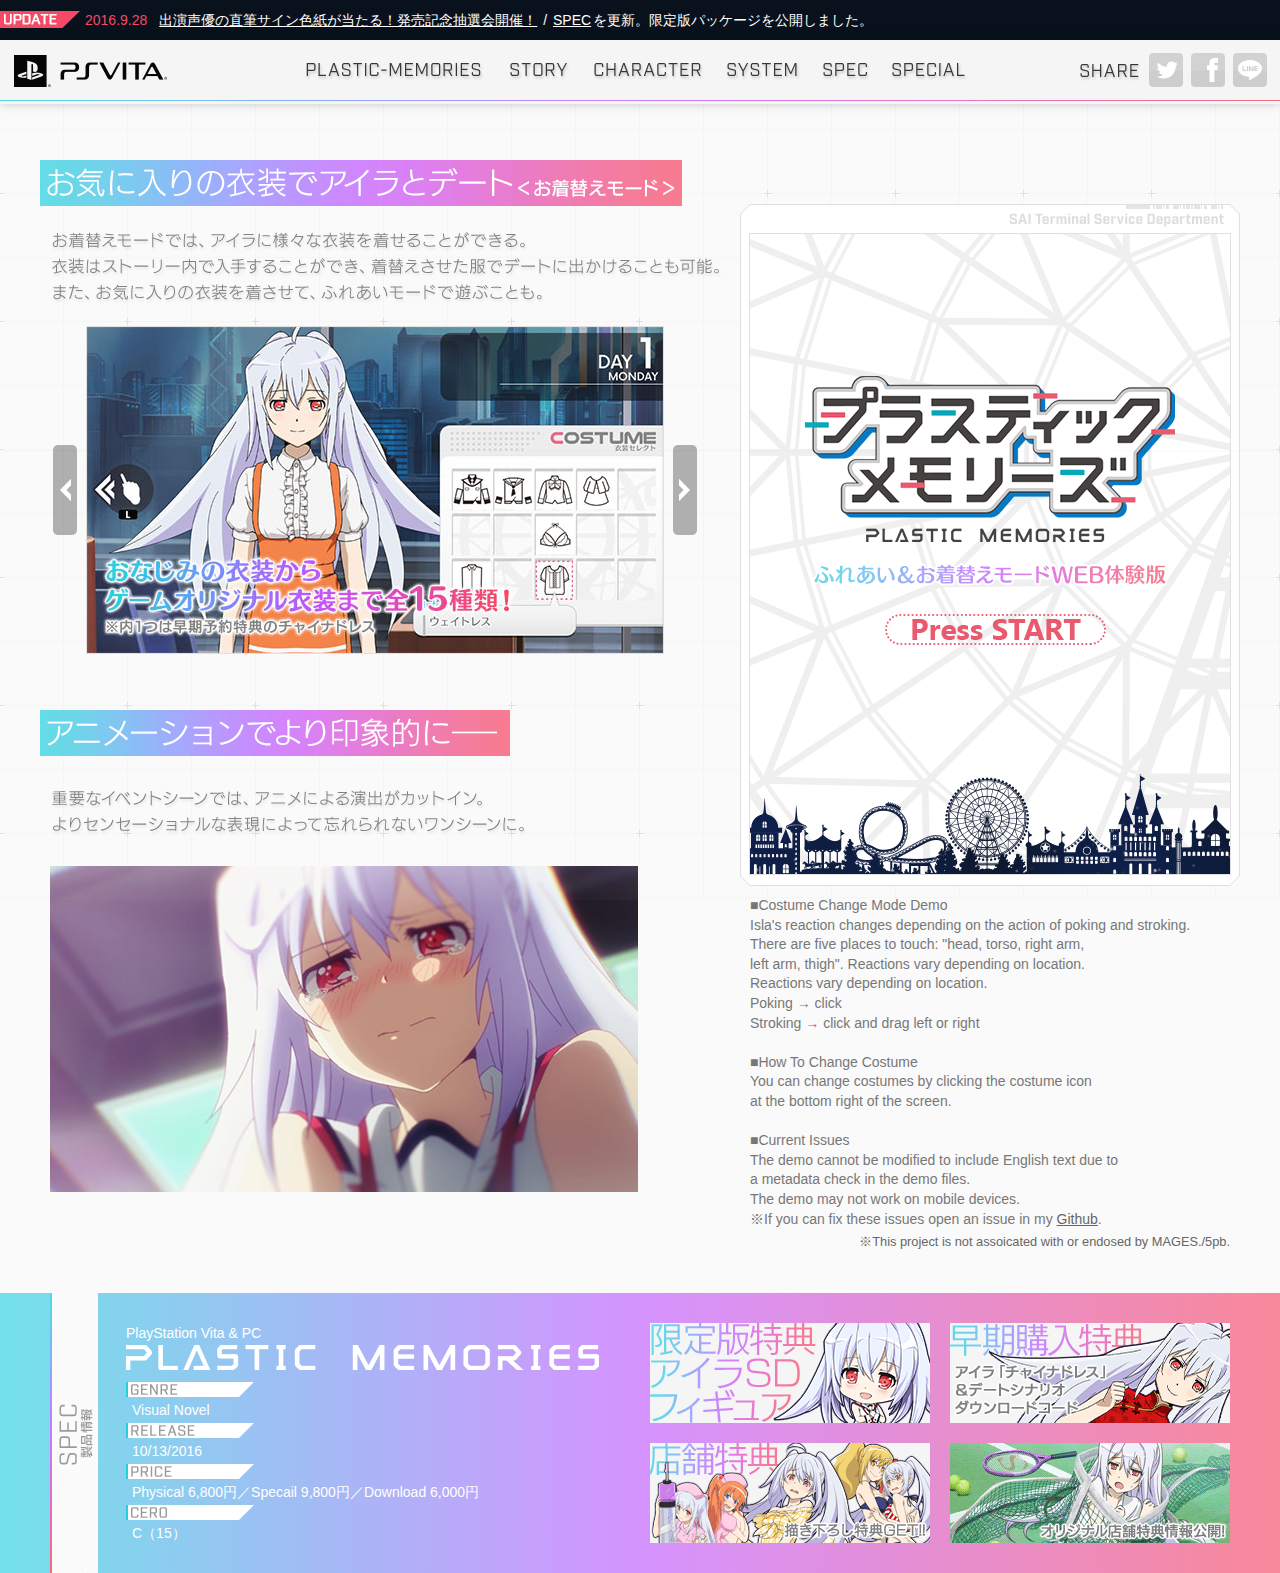
==== commit 5c1e3899: "test" ====
--- a/index.html
+++ b/index.html
@@ -267,7 +267,7 @@
 TOTAL_MEMORY: 268435456,
 errorhandler: null,		// arguments: err, url, line. This function must return 'true' if the error is handled, otherwise 'false'
 compatibilitycheck: null,
-dataUrl: "./webgl/Release/webgl.data.gz",
+dataUrl: "./webgl/Release/webgl.data",
 codeUrl: "./webgl/Release/webgl.js",
 memUrl: "./webgl/Release/webgl.mem",
 };
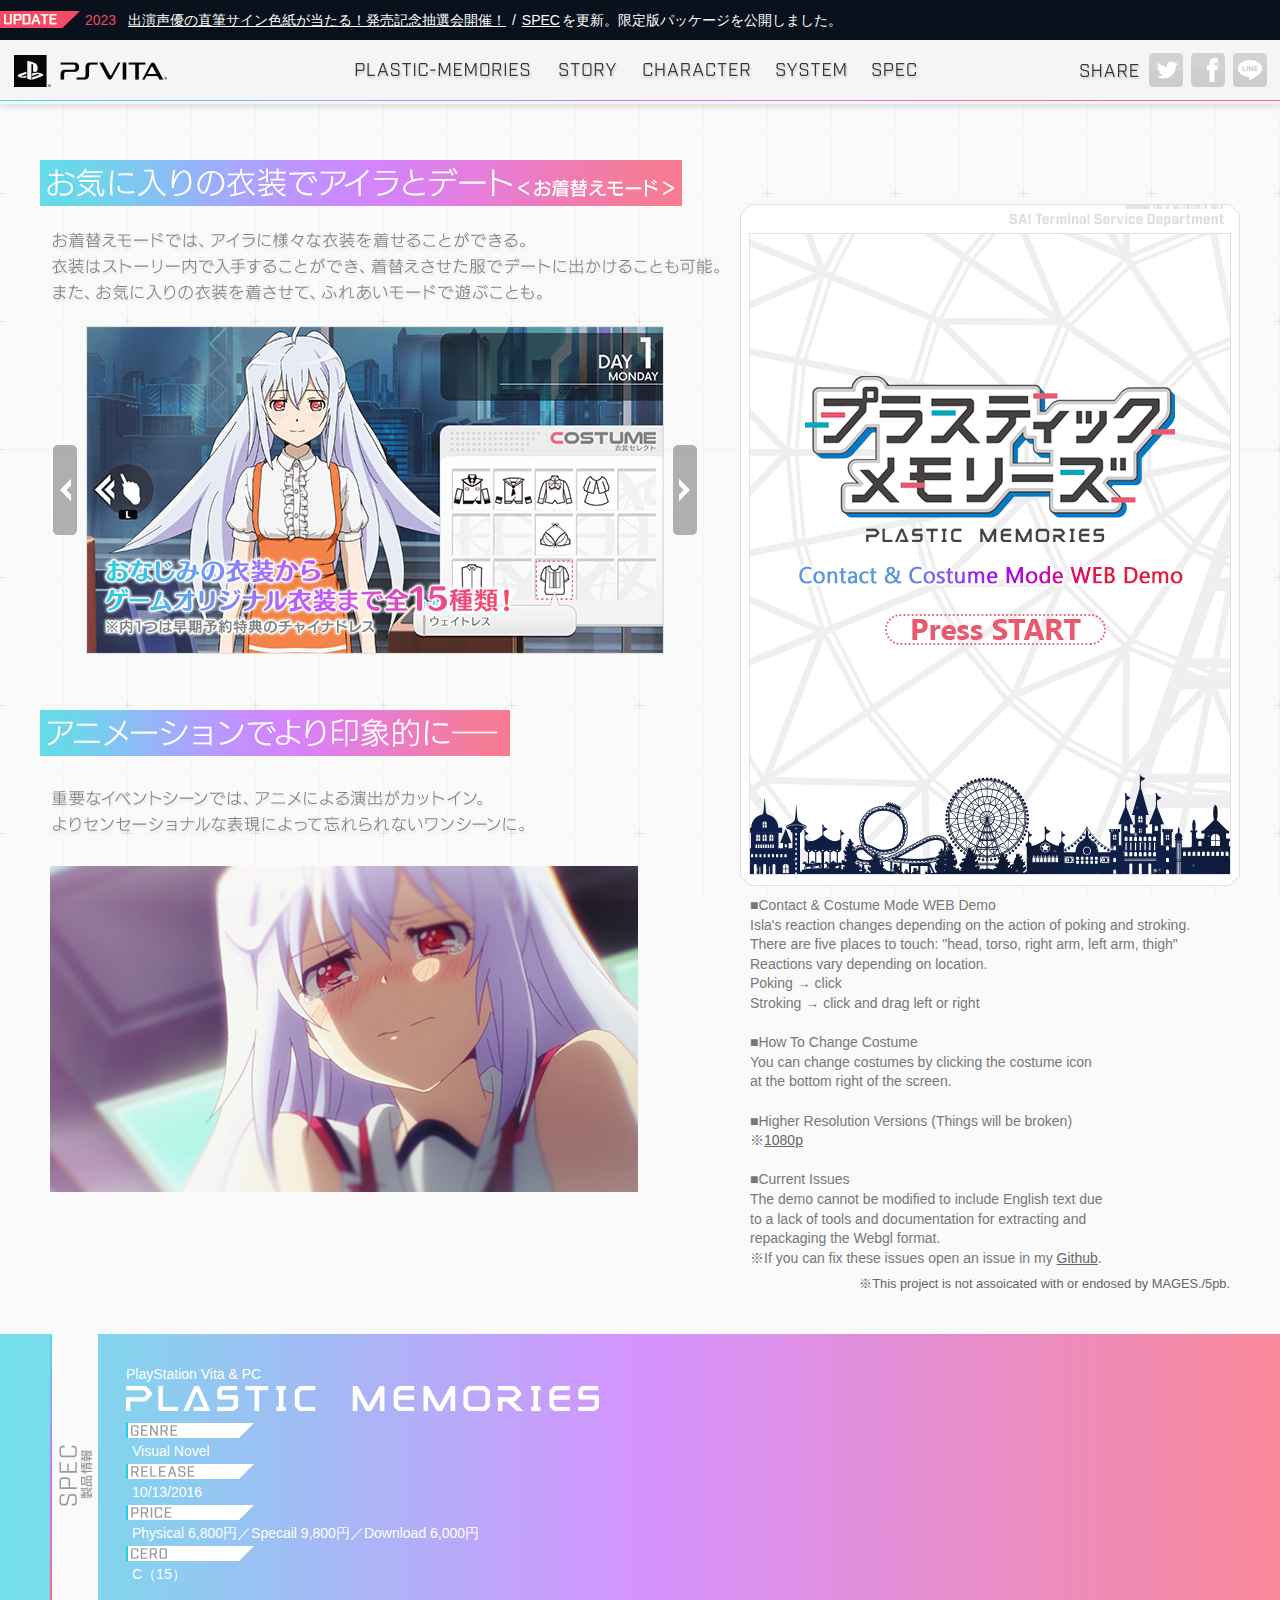
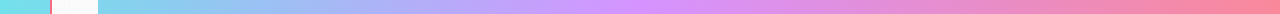
==== commit f012198a: "Page updates" ====
--- a/index.html
+++ b/index.html
@@ -39,23 +39,6 @@
 
 </head>
 <body class="body_system">
-
-<!-- Google Tag Manager -->
-<noscript><iframe src="//www.googletagmanager.com/ns.html?id=GTM-54XBBG" height="0" width="0" style="display:none;visibility:hidden"></iframe></noscript>
-<script>(function(w,d,s,l,i){w[l]=w[l]||[];w[l].push({'gtm.start':
-new Date().getTime(),event:'gtm.js'});var f=d.getElementsByTagName(s)[0],
-j=d.createElement(s),dl=l!='dataLayer'?'&l='+l:'';j.async=true;j.src=
-'//www.googletagmanager.com/gtm.js?id='+i+dl;f.parentNode.insertBefore(j,f);
-})(window,document,'script','dataLayer','GTM-54XBBG');</script>
-<!-- End Google Tag Manager -->
-
-<!--[if lte IE 9]>
-<div class="legacy_ie">
-このサイトはご利用のブラウザでは正常にご覧いただけない場合がございます<br>
-<a href="http://windows.microsoft.com/ja-JP/internet-explorer/downloads/ie" target="_blank">こちらから最新版をダウンロードしてご利用ください。</a>
-</div>
-<![endif]-->
-
 <!-- loading begin -->
 <div class="loading" id="loading">
 	<div class="inner">
@@ -72,7 +55,7 @@
 	<div class="feed">
 		<div class="inner">
 			
-<div class="date">2016.9.28</div>
+<div class="date">2023</div>
 <div class="text">
 <a href="https://game.mages.co.jp/topics/7822.html" target="_blank">出演声優の直筆サイン色紙が当たる！発売記念抽選会開催！</a> /
 <a href="../spec/">SPEC</a>を更新。限定版パッケージを公開しました。
@@ -89,33 +72,13 @@
 <li class="nav_story"><a href="../story/" data-nav="story">STORY</a></li>
 <li class="nav_character"><a href="../character/" data-nav="character">CHARACTER</a></li>
 <li class="nav_system"><a href="../system/" data-nav="system">SYSTEM</a></li>
-<li class="nav_spec"><a href="../spec/" data-nav="spec">SPEC</a></li>
-<li class="nav_special"><a href="../special/" data-nav="special">SPECIAL</a></li>				</ul>
+<li class="nav_spec"><a href="../spec/" data-nav="spec">SPEC</a></li>				</ul>
 				<div class="share"></div>
 			</div>
 		</nav>
 	</div>
 </header>
-<!-- header end -->
-
-<script>
-var manifest = [
-  "../system/img/bg.jpg",
-  "../system/img/h1.png",
-  "../system/img/nav.png",
-  "../system/img/tex1.png",
-  "../system/img/tex2.png",
-  "../system/img/image1.jpg",
-  "../system/img/image2.jpg",
-  "../system/img/image3.jpg",
-  "../system/img/image4.jpg",
-  "../system/img/image5.jpg",
-  "../system/img/image6.jpg",
-  "../system/img/img0.jpg",
-]
-</script>
-
-<!-- page begin -->
+
 <article class="page page_system">
 
 	<a id="schedule" class="anchor"></a>
@@ -131,10 +94,9 @@
 	    	</div>
 	    	<div class="notice">
 
-			■Costume Change Mode Demo<br>
+			■Contact & Costume Mode WEB Demo<br>
 			Isla's reaction changes depending on the action of poking and stroking.<br>
-			There are five places to touch: "head, torso, right arm,<br>
-			left arm, thigh". Reactions vary depending on location.<br>
+			There are five places to touch: "head, torso, right arm, left arm, thigh"<br>
 			Reactions vary depending on location.<br>
 			Poking → click<br>
 			Stroking → click and drag left or right<br>
@@ -142,11 +104,15 @@
 			■How To Change Costume<br>
 			You can change costumes by clicking the costume icon<br>
 			at the bottom right of the screen.<br>
+            <br>
+            ■Higher Resolution Versions (Things will be broken)<br>
+            ※<a href="../webgl/index.html" target="_blank">1080p</a><br>
 			<br>
 	    	■Current Issues<br>
-	    	The demo cannot be modified to include English text due to<br>
-	    	a metadata check in the demo files.<br>
-	    	The demo may not work on mobile devices.<br>
+	    	The demo cannot be modified to include English text due<br>
+	    	to a lack of tools and documentation for extracting and<br>
+            repackaging the Webgl format.<br>
+            
 	    	※If you can fix these issues open an issue in my <a href="https://github.com/Shaggythecat/test/issues" target="_blank">Github</a>.<br>
 	    	</div>
     	</div>
@@ -182,7 +148,7 @@
 		</div>
 	</article>
 
-	<section class="notice">※This project is not assoicated with or endosed by MAGES./5pb.</section>
+	<section class="notice"><br><br>※This project is not assoicated with or endosed by MAGES./5pb.</section>
 
 </article>
 <!-- page end -->
@@ -291,12 +257,6 @@
 			<dd>C（15）</dd>
 		</dl>
 		<ul class>
-			
-<li><a href="../spec/#gentei" class="load"><img src="images/gentei.png"></a></li>
-<li class="uncommon"><a href="../spec/#tokuten" class="load"><img src="images/souki.png"></a></li>
-<li><a href="../spec/#tenpo" class="load"><img src="images/tenpo.png"></a></li>
-<li><a href="../spec/#tenpo2" class="load"><img src="images/tenpo2.gif"></a></li>
-
 		</ul>
 	</div>
 </article>
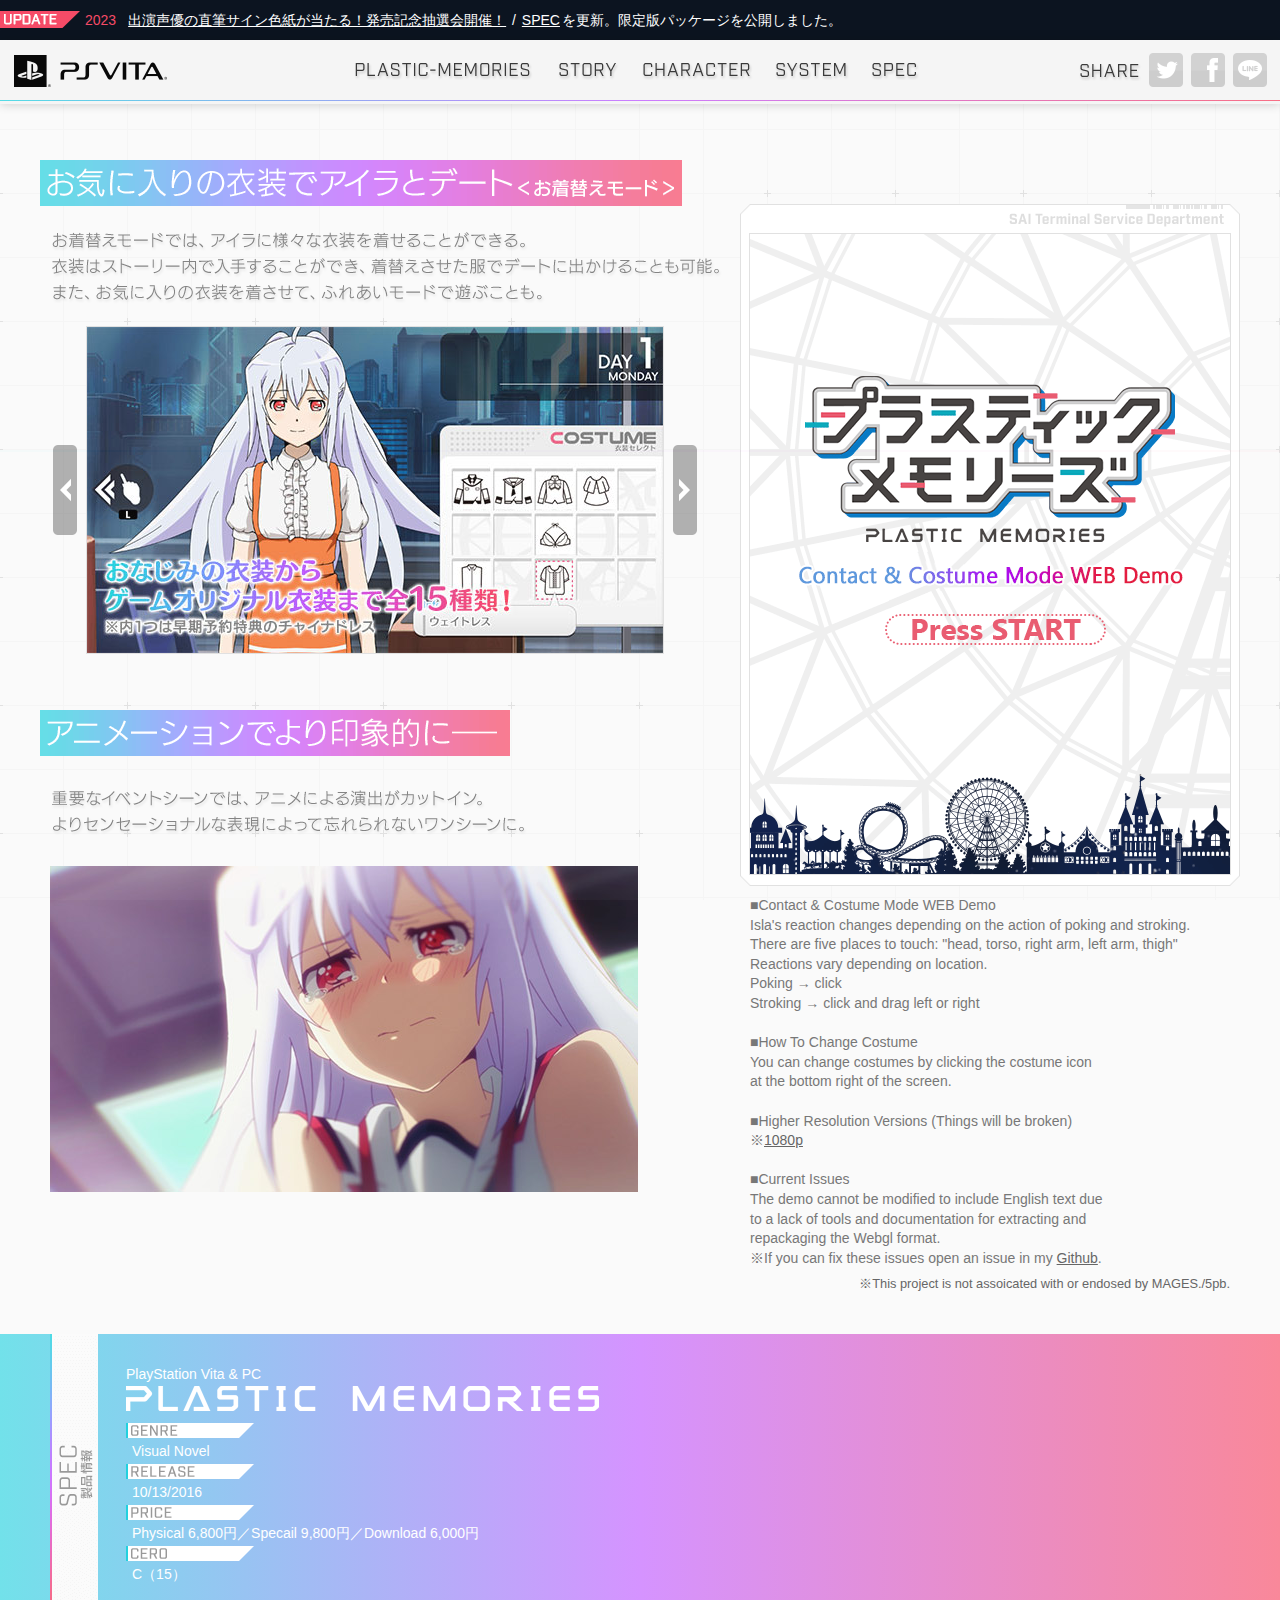
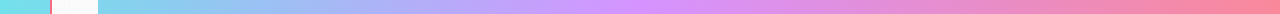
==== commit e68b5609: "update" ====
--- a/index.html
+++ b/index.html
@@ -78,6 +78,26 @@
 		</nav>
 	</div>
 </header>
+<!-- header end -->
+
+<script>
+var manifest = [
+  "../system/img/bg.jpg",
+  "../system/img/h1.png",
+  "../system/img/nav.png",
+  "../system/img/tex1.png",
+  "../system/img/tex2.png",
+  "../system/img/image1.jpg",
+  "../system/img/image2.jpg",
+  "../system/img/image3.jpg",
+  "../system/img/image4.jpg",
+  "../system/img/image5.jpg",
+  "../system/img/image6.jpg",
+  "../system/img/img0.jpg",
+]
+</script>
+
+<!-- page begin -->
 
 <article class="page page_system">
 
@@ -106,7 +126,7 @@
 			at the bottom right of the screen.<br>
             <br>
             ■Higher Resolution Versions (Things will be broken)<br>
-            ※<a href="../webgl/index.html" target="_blank">1080p</a><br>
+            ※<a href="../PlaMemo-WebGL-Demo/webgl/index.html" target="_blank">1080p</a><br>
 			<br>
 	    	■Current Issues<br>
 	    	The demo cannot be modified to include English text due<br>
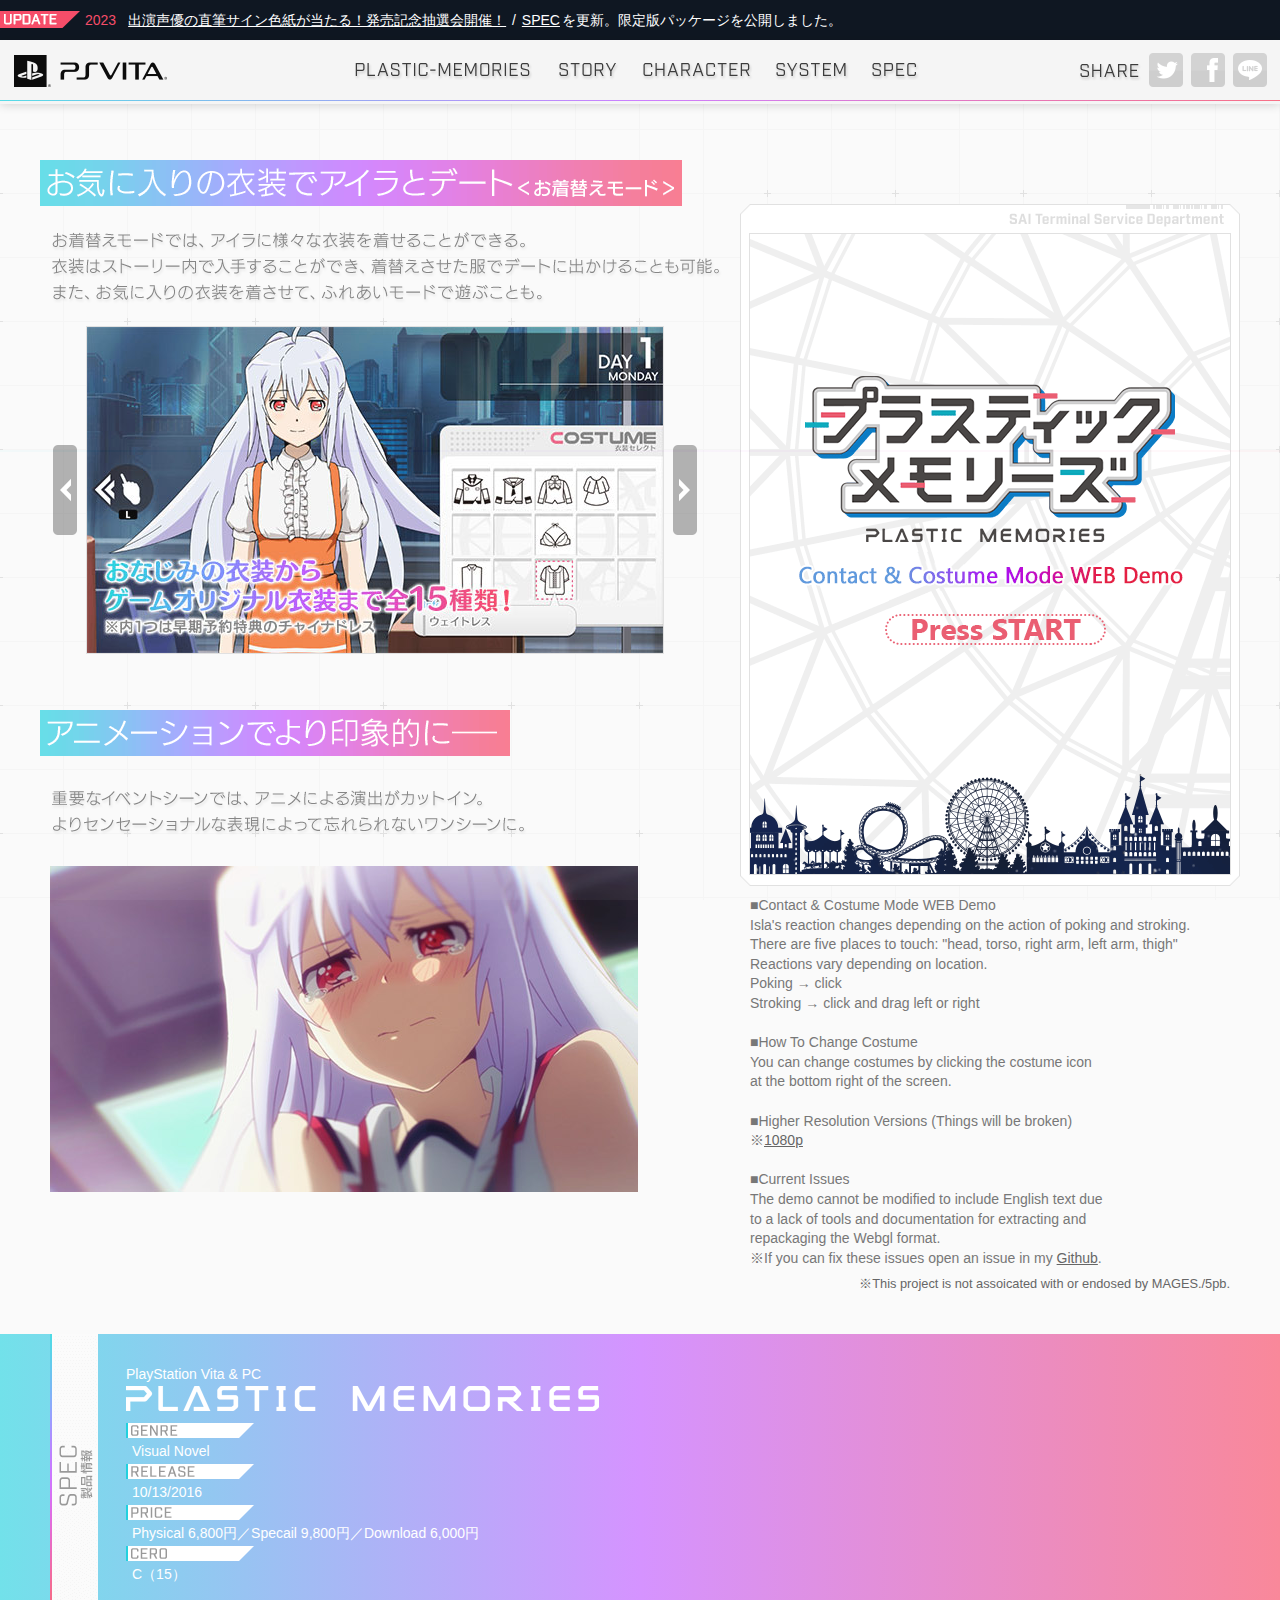
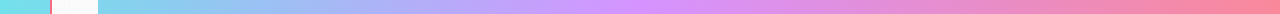
==== commit dd2e21d9: "test" ====
--- a/index.html
+++ b/index.html
@@ -10,20 +10,6 @@
 <meta name="viewport" content="target-densitydpi=device-dpi, width=1280, user-scalable=yes">
 
 <title>PlaMemo Unity Demo</title>
-<meta name="description" content="大切な人と　いつかまた巡り会えますように 「STEINS;GATE」をはじめとする科学ADVシリーズのシナリオを手掛ける林直孝が綴る、儚くもそして純粋なラブストーリー「プラスティック・メモリーズ」。">
-<meta name="keywords" content="プラスティック・メモリーズ,PLASTIC MEMORIES,プラメモ,林直孝,はやしなおたか,シュタインズ・ゲート,科学ADV,MAGES.">
-<meta property="og:title" content="システム - PS Vita「プラスティック・メモリーズ」">
-<meta property="og:type" content="website">
-<meta property="og:description" content="大切な人と　いつかまた巡り会えますように 「STEINS;GATE」をはじめとする科学ADVシリーズのシナリオを手掛ける林直孝が綴る、儚くもそして純粋なラブストーリー「プラスティック・メモリーズ」。">
-<meta property="og:url" content="https://game.mages.co.jp/plastic-memories/system/">
-<meta property="og:image" content="images/ogimage_story.jpg">
-<meta property="og:site_name" content="PS Vita「プラスティック・メモリーズ」公式サイト">
-<meta name="twitter:card" content="summary_large_image">
-<meta name="twitter:site" content="@MAGES_GAME">
-<meta name="twitter:hash" content="#plamemo #プラメモ">
-<meta property="fb:app_id" content="926896440770056">
-<link rel="canonical" href="https://game.mages.co.jp/plastic-memories/system/">
-
 <link rel="shortcut icon" href="favicon.ico">
 <link rel="apple-touch-icon" href="images/apple-touch-icon.png">
 
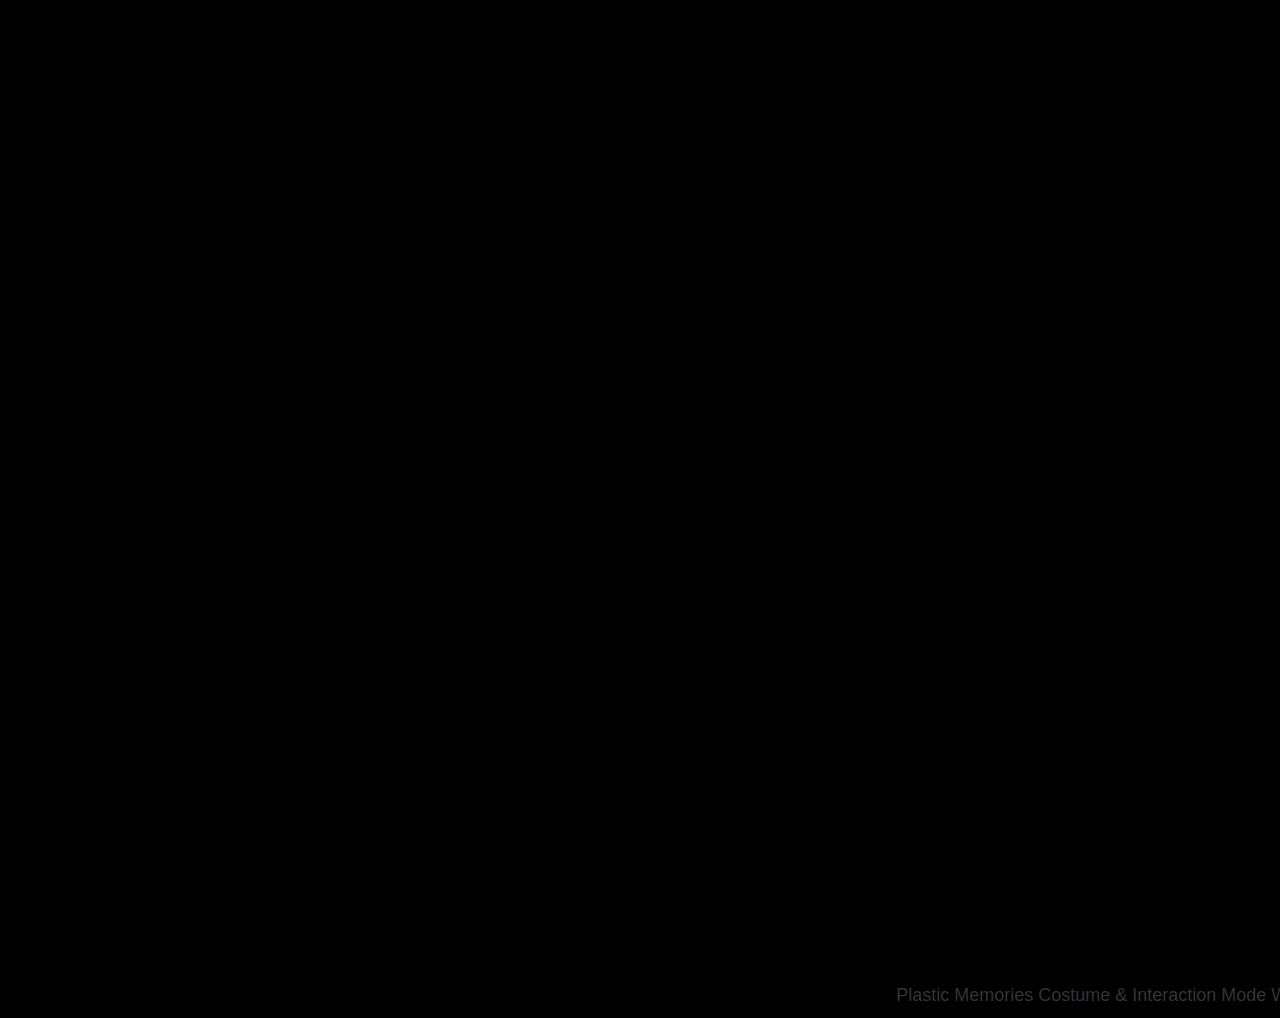
==== commit 691019e4: "v1" ====
--- a/index.html
+++ b/index.html
@@ -1,289 +1,38 @@
-<!DOCTYPE html><html lang="ja"><head>
-<meta charset="utf-8">
-<meta http-equiv="X-UA-Compatible" content="IE=Edge,chrome=1">
-<meta http-equiv="Content-Language" content="ja">
-<meta http-equiv="Pragma" content="no-cache">
-<meta http-equiv="Cache-Control" content="no-cache">
-<meta http-equiv="Expires" content="0">
-<meta name="format-detection" content="telephone=no">
-<meta name="format-detection" content="address=no">
-<meta name="viewport" content="target-densitydpi=device-dpi, width=1280, user-scalable=yes">
+<!doctype html>
+<html lang="en-us">
+  <head>
+    <style>
+      body {
+         background-color: rgb(0,0, 0);
+      }
+   </style>
+    <meta charset="utf-8">
+    <meta http-equiv="Content-Type" content="text/html; charset=utf-8">
+    <title>Plastic Memories WebGL Demo</title>
+    <link rel="stylesheet" href="TemplateData/style.css">
+    <link rel="shortcut icon" href="TemplateData/favicon.ico" />
+  </head>
+  <body class="template">
+    <p class="header"><span>Unity WebGL Player | </span>Plastic Memories WebGL Demo</p>
+    <div class="template-wrap clear">
+      <canvas class="emscripten" id="canvas" oncontextmenu="event.preventDefault()" height="1080px" width="1540"></canvas>
+      <br>
+      <div></div>
+      <div class="fullscreen"><img src="TemplateData/fullscreen.png" width="38" height="38" alt="Fullscreen" title="Fullscreen" onclick="SetFullscreen(1);" /></div>
+      <div class="title">Plastic Memories Costume & Interaction Mode Web Demo</div>
+    </div>
+    <script type='text/javascript'>
+  var Module = {
+    TOTAL_MEMORY: 268435456,
+    errorhandler: null,			// arguments: err, url, line. This function must return 'true' if the error is handled, otherwise 'false'
+    compatibilitycheck: null,
+    dataUrl: "Release/webgl.data",
+    codeUrl: "Release/webgl.js",
+    memUrl: "Release/webgl.mem",
+    
+  };
+</script>
+<script src="Release/UnityLoader.js"></script>
 
-<title>PlaMemo Unity Demo</title>
-<link rel="shortcut icon" href="favicon.ico">
-<link rel="apple-touch-icon" href="images/apple-touch-icon.png">
-
-<link rel="stylesheet" href="css/pc.css">
-
-<script async src="//www.googletagmanager.com/gtm.js?id=GTM-54XBBG"></script><script src="js/jquery.min.js"></script>
-<script src="js/createjs-2015.11.26.min.js"></script>
-<script src="js/jquery.easing.js"></script>
-<script src="js/is.js"></script>
-<script src="js/particles.min.js"></script>
-
-<script src="js/pc.js"></script>
-
-</head>
-<body class="body_system">
-<!-- loading begin -->
-<div class="loading" id="loading">
-	<div class="inner">
-		<div class="loading_bar" id="loading_bar"></div>
-	</div>
-</div>
-<!-- loading end -->
-
-<!-- container begin -->
-<div class="container">
-
-<!-- header begin -->
-<header class="header_global">
-	<div class="feed">
-		<div class="inner">
-			
-<div class="date">2023</div>
-<div class="text">
-<a href="https://game.mages.co.jp/topics/7822.html" target="_blank">出演声優の直筆サイン色紙が当たる！発売記念抽選会開催！</a> /
-<a href="../spec/">SPEC</a>を更新。限定版パッケージを公開しました。
-</div>
-
-		</div>
-	</div>
-	<div class="navfix_inner">
-		<nav>
-			<div class="inner">
-				<div class="psvita">PS Vita</div>
-				<ul id="nav" class="load">
-					<li class="nav_top"><a href="../" data-nav="top">PLASTIC-MEMORIES</a></li>
-<li class="nav_story"><a href="../story/" data-nav="story">STORY</a></li>
-<li class="nav_character"><a href="../character/" data-nav="character">CHARACTER</a></li>
-<li class="nav_system"><a href="../system/" data-nav="system">SYSTEM</a></li>
-<li class="nav_spec"><a href="../spec/" data-nav="spec">SPEC</a></li>				</ul>
-				<div class="share"></div>
-			</div>
-		</nav>
-	</div>
-</header>
-<!-- header end -->
-
-<script>
-var manifest = [
-  "../system/img/bg.jpg",
-  "../system/img/h1.png",
-  "../system/img/nav.png",
-  "../system/img/tex1.png",
-  "../system/img/tex2.png",
-  "../system/img/image1.jpg",
-  "../system/img/image2.jpg",
-  "../system/img/image3.jpg",
-  "../system/img/image4.jpg",
-  "../system/img/image5.jpg",
-  "../system/img/image6.jpg",
-  "../system/img/img0.jpg",
-]
-</script>
-
-<!-- page begin -->
-
-<article class="page page_system">
-
-	<a id="schedule" class="anchor"></a>
-
-	<a id="fureai" class="anchor"></a>
-	<article class="fureai">
-		<div class="demo">
-			<div class="window">
-	    		<canvas class="emscripten" id="canvas" oncontextmenu="event.preventDefault()" height="640px" width="480px"></canvas>
-	    		<h3>ふれあい＆お着替えモード WEB体験版</h3>
-	    		<div class="incompatible" id="incompatible">ご利用のブラウザではWEB体験版はご利用いただけません</div>
-	    		<a href="javascript:void(0);" class="splash" id="splash"></a>
-	    	</div>
-	    	<div class="notice">
-
-			■Contact & Costume Mode WEB Demo<br>
-			Isla's reaction changes depending on the action of poking and stroking.<br>
-			There are five places to touch: "head, torso, right arm, left arm, thigh"<br>
-			Reactions vary depending on location.<br>
-			Poking → click<br>
-			Stroking → click and drag left or right<br>
-			<br>
-			■How To Change Costume<br>
-			You can change costumes by clicking the costume icon<br>
-			at the bottom right of the screen.<br>
-            <br>
-            ■Higher Resolution Versions (Things will be broken)<br>
-            ※<a href="../PlaMemo-WebGL-Demo/webgl/index.html" target="_blank">1080p</a><br>
-			<br>
-	    	■Current Issues<br>
-	    	The demo cannot be modified to include English text due<br>
-	    	to a lack of tools and documentation for extracting and<br>
-            repackaging the Webgl format.<br>
-            
-	    	※If you can fix these issues open an issue in my <a href="https://github.com/Shaggythecat/test/issues" target="_blank">Github</a>.<br>
-	    	</div>
-    	</div>
-	</article>
-
-	<a id="okigae" class="anchor"></a>
-	<article class="okigae">
-		<h2>お気に入りの衣装でアイラとデート＜お着替えモード＞</h2>
-		<p>
-			お着替えモードでは、アイラに様々な衣装を着せることができる。
-			衣装はストーリー内で入手することができ、着替えさせた服でデートに出かけることも可能。
-			また、お気に入りの衣装を着させて、ふれあいモードで遊ぶことも。
-		</p>
-		<div class="image2" id="slider2">
-			<ul>
-				<li><img src="images/image5.jpg"></li>
-				<li><img src="images/image6.jpg"></li>
-			</ul>
-			<a href="javascript:void(0);" class="next"></a>
-			<a href="javascript:void(0);" class="prev"></a>
-		</div>
-	</article>
-
-	<a id="animation" class="anchor"></a>
-	<article class="animation">
-		<h2>アニメーションでより印象的に―</h2>
-		<p>
-			重要なイベントシーンでは、アニメによる演出がカットイン。
-			よりセンセーショナルな表現によって忘れられないワンシーンに。
-		</p>
-		<div class="image">
-			<img src="images/anime1.jpg">
-		</div>
-	</article>
-
-	<section class="notice"><br><br>※This project is not assoicated with or endosed by MAGES./5pb.</section>
-
-</article>
-<!-- page end -->
-
-<script>
-$(function(){
-	
-	var $obj_body = $("body");
-
-	IS.setScrollFunc("systemnavfix",function(){
-		if(IS.getParams().scrpos >= $("#system_nav").offset().top){
-			$obj_body.attr({"data-system-nav":"1"});
-		}else{
-			$obj_body.attr({"data-system-nav":"0"});
-		}
-	});
-
-	var slider = function(target){
-
-		var sliders = $("> ul",target);
-		var total = sliders.find("li").length - 1;
-		var current = 0;
-		var next = 0;
-		var offset = sliders.width();
-
-		next = current + 1;
-		$("li",sliders).eq(next).css({"left":offset+"px"});
-
-		$(".next",target).on("click",function(){
-			next = current + 1;
-			if(next > total){
-				next = 0;
-			}
-			$("li",sliders).eq(next).css({"left":offset+"px"});
-			$("li",sliders).eq(current).stop().animate({"left":"-"+offset+"px"},{duration:800,easing:"easeOutExpo"});
-			$("li",sliders).eq(next).stop().animate({"left":"0"},{duration:800,easing:"easeOutExpo"});
-			current = next;
-		});
-
-		$(".prev",target).on("click",function(){
-			next = current - 1;
-			if(next < 0){
-				next = total;
-			}
-			$("li",sliders).eq(next).css({"left":"-"+offset+"px"});
-			$("li",sliders).eq(current).stop().animate({"left":offset+"px"},{duration:800,easing:"easeOutExpo"});
-			$("li",sliders).eq(next).stop().animate({"left":"0"},{duration:800,easing:"easeOutExpo"});
-			current = next;
-		});
-
-	};
-
-	if(IS.isPc()){
-		slider($("#slider1"));
-		slider($("#slider2"));
-	}
-
-
-	IS.init = function(){
-		$obj_body.attr({"data-loaded":"1"});
-
-		var start = function(){
-			$("#splash").fadeOut(400,function(){
-				$("body").append('<scr'+'ipt src="./webgl/Release/UnityLoader.js"></scr'+'ipt>');
-			});
-		}
-
-		var ua = window.navigator.userAgent.toLowerCase();
-		if(ua.match(/chrome/) && IS.isPc() || ua.match(/firefox/) && IS.isPc()){
-			$("#splash").on("click",start);
-		}else{
-			$("#splash").hide();
-			$("#incompatible").show();
-		}
-
-		$("#loading").fadeOut();
-	}
-
-});
-
-var Module = {
-TOTAL_MEMORY: 268435456,
-errorhandler: null,		// arguments: err, url, line. This function must return 'true' if the error is handled, otherwise 'false'
-compatibilitycheck: null,
-dataUrl: "./webgl/Release/webgl.data",
-codeUrl: "./webgl/Release/webgl.js",
-memUrl: "./webgl/Release/webgl.mem",
-};
-</script>
-
-
-<!-- footer_spec begin -->
-<article class="footer_spec">
-	<div class="inner">
-		<h6>製品情報</h6>
-		<dl>
-			<dt class="subtitle">PlayStation Vita & PC</dt>
-			<dd class="title">プラスティック・メモリーズ</dd>
-			<dt class="label genre">GENRE</dt>
-			<dd>Visual Novel</dd>
-			<dt class="label release">RELEASE</dt>
-			<dd>10/13/2016</dd>
-			<dt class="label price">PRICE</dt>
-			<dd>Physical 6,800円<span></span>／Specail 9,800円<span></span>／Download 6,000円<span></span></dd>
-			<dt class="label cero">CERO</dt>
-			<dd>C（15）</dd>
-		</dl>
-		<ul class>
-		</ul>
-	</div>
-</article>
-<!-- footer_spec end -->
-
-<!-- footer_catch begin -->
-
-<!-- footer_catch end -->
-
-<!-- footer begin -->
-
-<!-- footer end -->
-
-<!-- pagetop begin -->
-<div class="pagetop" id="pagetop"><a href="#"></a></div>
-<!-- pagetop end -->
-
-</div>
-<!-- container end -->
-
-
-
-
-</body></html>+  </body>
+</html>
--- a/TemplateData/style.css
+++ b/TemplateData/style.css
@@ -0,0 +1,28 @@
+
+/****************************************
+  ==== RESETS
+****************************************/
+
+html,body,div,canvas { margin: 0; padding: 0; }
+::-moz-selection { color: #333; text-shadow: none; }
+::selection {  color: #333; text-shadow: none; }
+.clear:after { visibility: hidden; display: block; font-size: 0; content: " "; clear: both; height: 0; }
+.clear { display: inline-table; clear: both; }
+/* Hides from IE-mac \*/ * html .clear { height: 1%; } .clear { display: block; } /* End hide from IE-mac */
+
+/****************************************
+  ==== LAYOUT
+****************************************/
+
+html, body { width: 100%; height: 100%; font-family: Helvetica, Verdana, Arial, sans-serif; }
+body { }
+p.header, p.footer { display: none; }
+div.logo { width: 204px; height: 38px; float: left; background: url(logo.png) 0 0 no-repeat; position: relative; z-index: 10; }
+div.title { height: 38px; line-height: 38px; padding: 0 10px; margin: 0 1px 0 0; float: right; color: #333; text-align: right; font-size: 18px; position: relative; z-index: 10; }
+.template-wrap { position: absolute; top: 50%; left: 50%; -webkit-transform: translate(-50%, -50%); transform: translate(-50%, -50%); }
+.template-wrap canvas { margin: 0 0 10px 0; position: relative; z-index: 9; box-shadow: 0 10px 30px rgba(0,0,0,0.2); -moz-box-shadow: 0 10px 30px rgba(0,0,0,0.2); }
+.fullscreen { float: right; position: relative; z-index: 10; }
+
+body.template { }
+.template .template-wrap { }
+.template .template-wrap canvas { }
